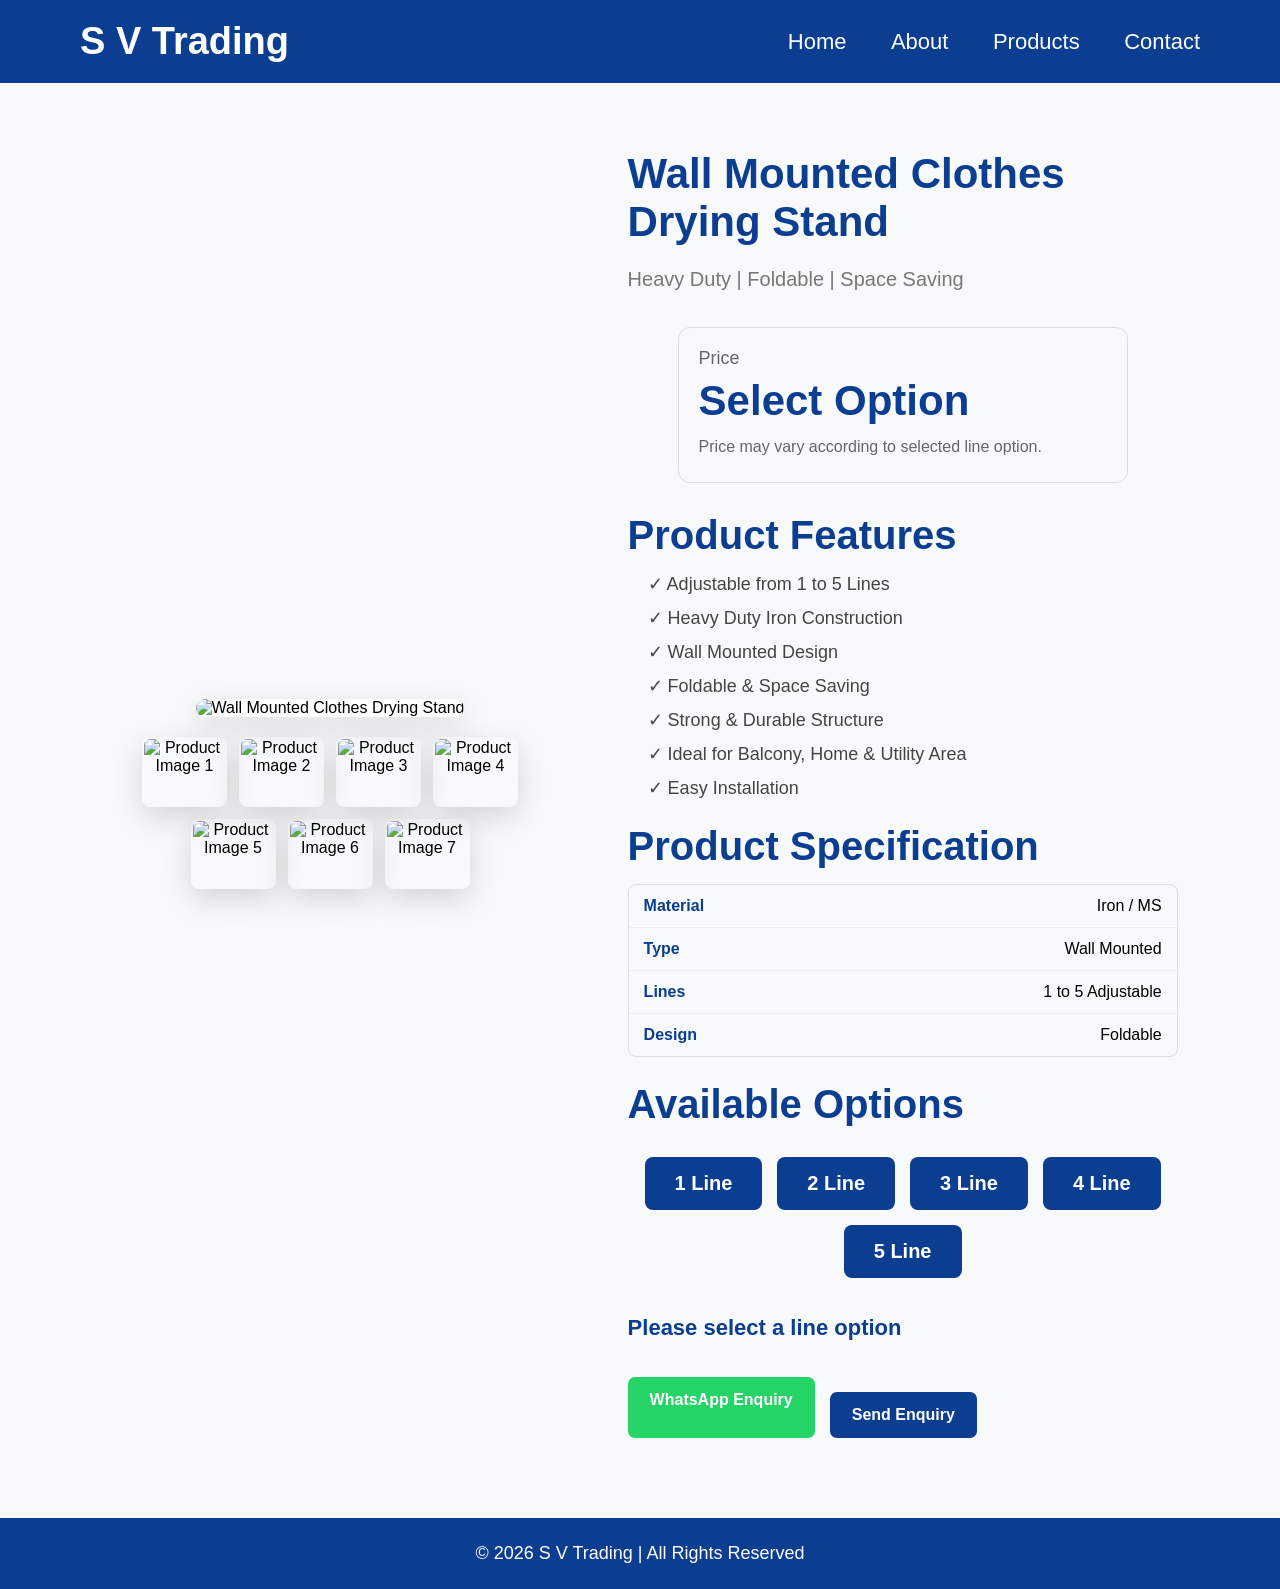
==== product.html @ 70ef9a72 "Add files via upload" ====
<!DOCTYPE html>
<html lang="en">

<head>
    <meta charset="UTF-8">
    <meta name="viewport" content="width=device-width, initial-scale=1.0">

    <title>Wall Mounted Clothes Drying Stand | S V Trading</title>

    <link rel="stylesheet" href="style.css">
</head>

<body>

<header>

    <div class="logo">S V Trading</div>

    <nav>
        <a href="index.html">Home</a>
        <a href="index.html#about">About</a>
        <a href="index.html#products">Products</a>
        <a href="index.html#contact">Contact</a>
    </nav>

</header>


<!-- Product Detail -->

<section class="product-detail">


    <!-- Product Images -->

    <div class="product-image">

        <img id="mainProductImage"
             src="images/drying-stand.jpg"
             alt="Wall Mounted Clothes Drying Stand"
             class="main-product-image">

        <div class="thumbnail-gallery">

            <img src="images/drying-stand.jpg"
                 onclick="changeImage(this.src)"
                 alt="Product Image 1">

            <img src="images/drying-stand-2.jpg"
     onclick="changeImage(this.src)"
     alt="Product Image 2">
<img src="images/drying-stand-3.jpg"
     onclick="changeImage(this.src)"
     alt="Product Image 3">
     <img src="images/drying-stand-4.jpg"
     onclick="changeImage(this.src)"
     alt="Product Image 4">
     <img src="images/drying-stand-5.jpg"
     onclick="changeImage(this.src)"
     alt="Product Image 5">
     <img src="images/drying-stand-6.jpg"
     onclick="changeImage(this.src)"
     alt="Product Image 6">
     <img src="images/drying-stand-7.jpg"
     onclick="changeImage(this.src)"
     alt="Product Image 7">

        </div>

    </div>



    <!-- Product Information -->

    <div class="product-info">

        <h1>Wall Mounted Clothes Drying Stand</h1>

        <p class="product-subtitle">
            Heavy Duty | Foldable | Space Saving
        </p>


        <!-- Price -->

        <div class="price-box">

            <span class="price-label">Price</span>

            <h2 id="productPrice">Select Option</h2>

            <p>
                Price may vary according to selected line option.
            </p>

        </div>


        <!-- Features -->

        <h2>Product Features</h2>

        <ul class="features-list">

            <li>✓ Adjustable from 1 to 5 Lines</li>
            <li>✓ Heavy Duty Iron Construction</li>
            <li>✓ Wall Mounted Design</li>
            <li>✓ Foldable & Space Saving</li>
            <li>✓ Strong & Durable Structure</li>
            <li>✓ Ideal for Balcony, Home & Utility Area</li>
            <li>✓ Easy Installation</li>

        </ul>


        <!-- Specifications -->

        <h2>Product Specification</h2>

        <div class="specifications">

            <div>
                <strong>Material</strong>
                <span>Iron / MS</span>
            </div>

            <div>
                <strong>Type</strong>
                <span>Wall Mounted</span>
            </div>

            <div>
                <strong>Lines</strong>
                <span>1 to 5 Adjustable</span>
            </div>

            <div>
                <strong>Design</strong>
                <span>Foldable</span>
            </div>

        </div>


        <!-- Available Options -->

        <h2>Available Options</h2>

        <div class="options">

            <button class="line-option"
                    onclick="selectLine(this, '1 Line')">
                1 Line
            </button>

            <button class="line-option"
                    onclick="selectLine(this, '2 Line')">
                2 Line
            </button>

            <button class="line-option"
                    onclick="selectLine(this, '3 Line')">
                3 Line
            </button>

            <button class="line-option"
                    onclick="selectLine(this, '4 Line')">
                4 Line
            </button>

            <button class="line-option"
                    onclick="selectLine(this, '5 Line')">
                5 Line
            </button>

        </div>


        <p id="selectedLine">
            Please select a line option
        </p>


        <!-- Buttons -->

        <div class="product-actions">

            <a href="#"
               onclick="sendWhatsApp()"
               class="whatsapp-btn">
                WhatsApp Enquiry
            </a>

            <a href="index.html#contact"
               class="details-btn">
                Send Enquiry
            </a>

        </div>

    </div>

</section>


<!-- Footer -->

<footer>

    <p>© 2026 S V Trading | All Rights Reserved</p>

</footer>



<!-- JavaScript -->

<script>

function changeImage(imageSource) {

    document.getElementById("mainProductImage").src = imageSource;

}


function selectLine(button, line) {

    document.querySelectorAll(".line-option").forEach(function(btn) {

        btn.classList.remove("selected");

    });

    button.classList.add("selected");


    document.getElementById("selectedLine").innerText =
        "Selected: " + line;


    var price = "";


    if (line === "1 Line" || line === "2 Line") {

        price = "₹449";

    }

    else if (line === "4 Line" || line === "5 Line") {

        price = "₹599";

    }

    else if (line === "3 Line") {

        price = "Price on Enquiry";

    }


    document.getElementById("productPrice").innerText = price;

}


function sendWhatsApp() {

    var selected =
        document.getElementById("selectedLine").innerText;


    if (selected === "Please select a line option") {

        alert("Please select a line option first.");

        return;

    }


    var line =
        selected.replace("Selected: ", "");


    var message =
        "Hello S V Trading,%0A%0A" +
        "I am interested in Wall Mounted Clothes Drying Stand.%0A" +
        "Required Option: " + line + "%0A%0A" +
        "Please share price and details.";


    var phone = "919601818018";


    window.open(
        "https://wa.me/" + phone + "?text=" + message,
        "_blank"
    );

}

</script>
<script>

function changeImage(imageSource) {

    document.getElementById("mainProductImage").src = imageSource;

}


function selectLine(button, line) {

    document.querySelectorAll(".line-option").forEach(function(btn) {
        btn.classList.remove("selected");
    });

    button.classList.add("selected");

    document.getElementById("selectedLine").innerText =
        "Selected: " + line;


    var price = "";

    if (line === "1 Line" || line === "2 Line") {

        price = "₹449";

    } else if (line === "4 Line" || line === "5 Line") {

        price = "₹599";

    } else if (line === "3 Line") {

        price = "Price on Enquiry";

    }

    document.getElementById("productPrice").innerText = price;

}


function sendWhatsApp() {

    var selected =
        document.getElementById("selectedLine").innerText;


    if (selected === "Please select a line option") {

        alert("Please select a line option first.");
        return;

    }


    var line =
        selected.replace("Selected: ", "");


    var message =
        "Hello S V Trading,%0A%0A" +
        "I am interested in Wall Mounted Clothes Drying Stand.%0A" +
        "Required Option: " + line + "%0A%0A" +
        "Please share price and details.";


    var phone = "919601818018";


    window.open(
        "https://wa.me/" + phone + "?text=" + message,
        "_blank"
    );

}

</script>


</body>

</html>
---- style.css ----
*{
    margin:0;
    padding:0;
    box-sizing:border-box;
    font-family:Arial, sans-serif;
}

body{
    background:#f5f5f5;
}

/* Header */
header{
    position:fixed;
    top:0;
    width:100%;
    background:#0b3d91;
    color:white;
    display:flex;
    justify-content:space-between;
    align-items:center;
    padding:20px 80px;
    z-index:1000;
}

.logo{
    font-size:38px;
    font-weight:bold;
}

nav a{
    color:white;
    text-decoration:none;
    margin-left:40px;
    font-size:22px;
}

nav a:hover{
    color:#ff9800;
}

/* Hero */
.hero{
    padding-top:140px;
    min-height:90vh;
    display:flex;
    flex-direction:column;
    justify-content:center;
    align-items:center;
}

.hero-img{
    width:650px;
    max-width:90%;
}

.hero h1{
    font-size:72px;
}

.hero p{
    font-size:28px;
    color:#555;
    margin-bottom:30px;
}

.btn{
    background:#ff9800;
    color:white;
    padding:15px 35px;
    border:none;
    border-radius:8px;
    font-size:20px;
    cursor:pointer;
    transition:0.3s;
}

.btn:hover{
    background:#e68900;
    transform:scale(1.05);
}

/* Sections */
section{
    padding:80px 20px;
    text-align:center;
}

section h2{
    font-size:40px;
    color:#0b3d91;
    margin-bottom:20px;
}

section p{
    font-size:22px;
    color:#555;
    max-width:900px;
    margin:auto;
    line-height:1.8;
}


.products{
    padding:80px 20px;
}

.products h2{
    font-size:40px;
    color:#0b3d91;
    margin-bottom:40px;
}

.product-grid{
    display:flex;
    justify-content:center;
    gap:30px;
    flex-wrap:wrap;
}
.card{
    background:white;
    width:350px;
    border-radius:15px;
    overflow:hidden;
    box-shadow:0 8px 25px rgba(0,0,0,0.15);
    transition:0.3s;
}

.card:hover{
    transform:translateY(-10px);
}

.card img{
    width:100%;
    height:280px;
    object-fit:cover;
}

.card h3{
    color:#0b3d91;
    margin:15px 0 10px;
    font-size:24px;
}

.card p{
    font-size:18px;
    color:#555;
    margin-bottom:20px;
}
footer{
    background:#0b3d91;
    color:white;
    text-align:center;
    padding:25px;
    font-size:18px;
}

html{
    scroll-behavior:smooth;
}
/* Product Buttons */

.card-content{
    padding:20px;
}

.card-buttons{
    display:flex;
    justify-content:center;
    gap:10px;
    margin-top:20px;
}

.card-buttons a{
    text-decoration:none;
    padding:10px 15px;
    border-radius:6px;
    font-size:15px;
    font-weight:bold;
}

.details-btn{
    background:#0b3d91;
    color:white;
}

.details-btn:hover{
    background:#082f70;
}

.whatsapp-btn{
    background:#25D366;
    color:white;
}

.whatsapp-btn:hover{
    background:#1da851;
}
/* Product Details Page */

.product-detail{
    min-height:100vh;
    padding:150px 8% 80px;

    display:flex;
    align-items:center;
    justify-content:center;

    gap:70px;

    background:#f8f9fa;
}

.product-image{
    width:500px;
    max-width:100%;
}

.product-image img{
    width:100%;
    border-radius:15px;

    box-shadow:0 10px 30px rgba(0,0,0,0.15);
}

.product-info{
    max-width:550px;
    text-align:left;
}

.product-info h1{
    font-size:42px;
    color:#0b3d91;
    margin-bottom:15px;
}

.product-subtitle{
    font-size:20px;
    color:#777;
    margin-bottom:30px;
}

.product-info h2{
    color:#0b3d91;
    margin:25px 0 15px;
}

.product-info ul{
    padding-left:20px;
}

.product-info li{
    font-size:18px;
    margin:12px 0;
}

.options{
    display:flex;
    gap:10px;
    flex-wrap:wrap;
}

.options span{
    background:#0b3d91;
    color:white;

    padding:10px 20px;

    border-radius:6px;

    font-weight:bold;
}

.product-actions{
    display:flex;
    gap:15px;
    margin-top:30px;
}

.product-actions a{
    text-decoration:none;
    padding:14px 22px;
    border-radius:7px;
    font-weight:bold;
}
/* WhatsApp Floating Button */

.whatsapp-float{
    position:fixed;
    right:25px;
    bottom:25px;

    background:#25D366;
    color:white;

    padding:15px 22px;

    border-radius:50px;

    text-decoration:none;
    font-size:18px;
    font-weight:bold;

    box-shadow:0 5px 15px rgba(0,0,0,0.25);

    z-index:9999;

    transition:0.3s;
}

.whatsapp-float:hover{
    transform:scale(1.08);
    background:#1da851;
}
/* Mobile Responsive */

@media (max-width: 768px){

    header{
        padding:15px 20px;
        flex-direction:column;
        gap:15px;
    }

    .logo{
        font-size:28px;
    }

    nav a{
        margin-left:10px;
        font-size:15px;
    }

    .hero{
        padding:150px 15px 70px;
    }

    .hero-img{
        width:90%;
    }

    .hero h1{
        font-size:38px;
    }

    .hero p{
        font-size:20px;
    }

    .product-grid{
        flex-direction:column;
        align-items:center;
    }

    .card{
        width:90%;
        max-width:350px;
    }

    .product-detail{
        flex-direction:column;
        padding:150px 20px 60px;
        gap:30px;
    }

    .product-info{
        text-align:center;
    }

    .product-info h1{
        font-size:32px;
    }

    .product-actions{
        justify-content:center;
        flex-wrap:wrap;
    }

    .contact p{
        font-size:18px;
    }
}
.section-subtitle{
    text-align:center;
    margin-bottom:40px;
    color:#666;
}

.card-content{
    padding:20px;
}

.details-btn{
    display:inline-block;
    margin-top:15px;
    padding:11px 20px;
    background:#0b3d91;
    color:white;
    text-decoration:none;
    border-radius:6px;
    font-weight:bold;
}

.details-btn:hover{
    background:#082f70;
}
.product-single{
    display:flex;
    justify-content:center;
    align-items:center;
}

.product-single .card{
    width:400px;
    max-width:90%;
}

.product-single .card img{
    width:100%;
    height:auto;
    object-fit:cover;
}

.product-single .card h3{
    font-size:22px;
}
.features-list{
    list-style:none;
    padding:0;
}

.features-list li{
    font-size:18px;
    margin:12px 0;
    color:#444;
}

.specifications{
    border:1px solid #ddd;
    border-radius:8px;
    overflow:hidden;
}

.specifications div{
    display:flex;
    justify-content:space-between;
    padding:12px 15px;
    border-bottom:1px solid #eee;
}

.specifications div:last-child{
    border-bottom:none;
}

.specifications strong{
    color:#0b3d91;
}
/* Product Image Gallery */

.main-product-image{
    width:100%;
    max-height:500px;
    object-fit:contain;
    border-radius:15px;
    background:white;
}

.thumbnail-gallery{
    display:flex;
    gap:12px;
    margin-top:15px;
    justify-content:center;
}

.thumbnail-gallery img{
    width:90px;
    height:70px;
    object-fit:cover;
    border-radius:8px;
    cursor:pointer;
    border:2px solid transparent;
}

.thumbnail-gallery img:hover{
    border-color:#0b3d91;
}
/* Line Options */

.options{
    display:flex;
    justify-content:center;
    gap:15px;
    flex-wrap:wrap;
    margin:30px 0;
}

.line-option{
    background:#0b3d91;
    color:white;
    border:none;
    padding:15px 30px;
    border-radius:8px;
    font-size:20px;
    font-weight:bold;
    cursor:pointer;
    transition:0.3s;
}

.line-option:hover{
    background:#ff9800;
    transform:translateY(-3px);
}

.line-option.selected{
    background:#ff9800;
    box-shadow:0 5px 15px rgba(0,0,0,0.2);
}

#selectedLine{
    font-size:22px;
    font-weight:bold;
    color:#0b3d91;
    margin:20px 0;
}
/* =========================
   MOBILE RESPONSIVE
========================= */

@media (max-width: 768px){

    header{
        position:relative;
        padding:20px 15px;
        flex-direction:column;
        gap:15px;
        text-align:center;
    }

    .logo{
        font-size:32px;
    }

    nav{
        display:flex;
        justify-content:center;
        flex-wrap:wrap;
        gap:15px;
    }

    nav a{
        margin-left:0;
        font-size:18px;
    }

    /* Product Page */

    .product-page{
        padding:30px 15px;
    }

    .product-container{
        flex-direction:column;
    }

    .product-image{
        width:100%;
    }

    .main-product-image{
        width:100%;
        max-width:500px;
        height:auto;
    }

    .product-info{
        width:100%;
        text-align:center;
    }

    .product-info h1{
        font-size:38px;
        line-height:1.2;
    }

    .product-subtitle{
        font-size:21px;
    }

    .product-info h2{
        font-size:32px;
    }

    .thumbnail-gallery{
        display:flex;
        justify-content:center;
        gap:12px;
        flex-wrap:wrap;
    }

    .thumbnail-gallery img{
        width:90px;
        height:90px;
        object-fit:cover;
    }

    .options{
        gap:10px;
    }

    .line-option{
        padding:12px 20px;
        font-size:18px;
    }

    .product-actions{
        flex-direction:column;
        align-items:center;
        gap:15px;
    }

    .whatsapp-btn,
    .details-btn{
        width:90%;
        max-width:350px;
        text-align:center;
    }
}


/* SMALL MOBILE */

@media (max-width: 480px){

    .logo{
        font-size:28px;
    }

    nav a{
        font-size:16px;
    }

    .main-product-image{
        border-radius:15px;
    }

    .product-info h1{
        font-size:32px;
    }

    .product-info h2{
        font-size:28px;
    }

    .product-subtitle{
        font-size:19px;
    }

}
/* Price Box */

.price-box{
    margin:30px auto;
    padding:20px;
    max-width:450px;
    background:#f8f9fc;
    border:1px solid #ddd;
    border-radius:12px;
}

.price-label{
    font-size:18px;
    color:#666;
}

.price-box h2{
    font-size:42px;
    color:#0b3d91;
    margin:8px 0;
}

.price-box p{
    font-size:16px;
    color:#666;
}

.price-btn{
    display:inline-block;
    background:#25D366;
    color:white;
    text-decoration:none;
    padding:15px 25px;
    border-radius:8px;
    font-size:19px;
    font-weight:bold;
    transition:.3s;
}

.price-btn:hover{
    transform:scale(1.05);
}
/* Why Choose Us */

.why-us{
    background:white;
    padding:80px 20px;
    text-align:center;
}

.why-us h2{
    font-size:40px;
    color:#0b3d91;
    margin-bottom:45px;
}

.why-grid{
    max-width:1100px;
    margin:auto;

    display:grid;
    grid-template-columns:repeat(4, 1fr);
    gap:25px;
}

.why-card{
    padding:30px 20px;
    background:#f8f9fa;
    border-radius:12px;

    box-shadow:0 5px 20px rgba(0,0,0,.08);

    transition:.3s;
}

.why-card:hover{
    transform:translateY(-8px);
}

.why-icon{
    width:60px;
    height:60px;

    margin:0 auto 20px;

    display:flex;
    align-items:center;
    justify-content:center;

    background:#0b3d91;
    color:white;

    border-radius:50%;

    font-size:28px;
    font-weight:bold;
}

.why-card h3{
    color:#0b3d91;
    font-size:22px;
    margin-bottom:12px;
}

.why-card p{
    font-size:17px;
    line-height:1.6;
    color:#666;
}


/* Mobile */

@media(max-width:768px){

    .why-grid{
        grid-template-columns:1fr;
        max-width:400px;
    }

    .why-us h2{
        font-size:32px;
    }

}
.thumbnail-gallery{
    display:flex;
    justify-content:center;
    align-items:center;
    gap:12px;
    flex-wrap:wrap;
    margin-top:20px;
}

.thumbnail-gallery img{
    width:85px;
    height:70px;
    object-fit:cover;
    border-radius:8px;
    cursor:pointer;
    border:2px solid transparent;
    transition:.3s;
}

.thumbnail-gallery img:hover{
    border-color:#ff9800;
    transform:scale(1.05);
}
/* Contact Section */

.contact{
    background:#f5f5f5;
    padding:80px 20px;
}

.contact h2{
    color:#0b3d91;
    font-size:40px;
    margin-bottom:15px;
}

.contact-intro{
    margin-bottom:40px;
}

.contact-container{
    max-width:1000px;
    margin:auto;
    display:flex;
    gap:40px;
    justify-content:center;
    align-items:stretch;
}

.contact-info,
.contact-form{
    background:white;
    padding:30px;
    border-radius:12px;
    box-shadow:0 5px 20px rgba(0,0,0,.1);
    width:50%;
}

.contact-info{
    text-align:left;
}

.contact-info h3{
    color:#0b3d91;
    font-size:28px;
    margin-bottom:25px;
}

.contact-info p{
    font-size:18px;
    margin:20px 0;
}

.contact-form{
    display:flex;
    flex-direction:column;
    gap:15px;
}

.contact-form input,
.contact-form textarea{
    width:100%;
    padding:14px;
    border:1px solid #ddd;
    border-radius:7px;
    font-size:16px;
    font-family:Arial,sans-serif;
}

.contact-form textarea{
    resize:vertical;
}

.contact-form button{
    padding:14px;
    background:#ff9800;
    color:white;
    border:none;
    border-radius:7px;
    font-size:18px;
    font-weight:bold;
    cursor:pointer;
}

.contact-form button:hover{
    background:#e68900;
}


/* Mobile */

@media(max-width:768px){

    .contact-container{
        flex-direction:column;
    }

    .contact-info,
    .contact-form{
        width:100%;
    }

}
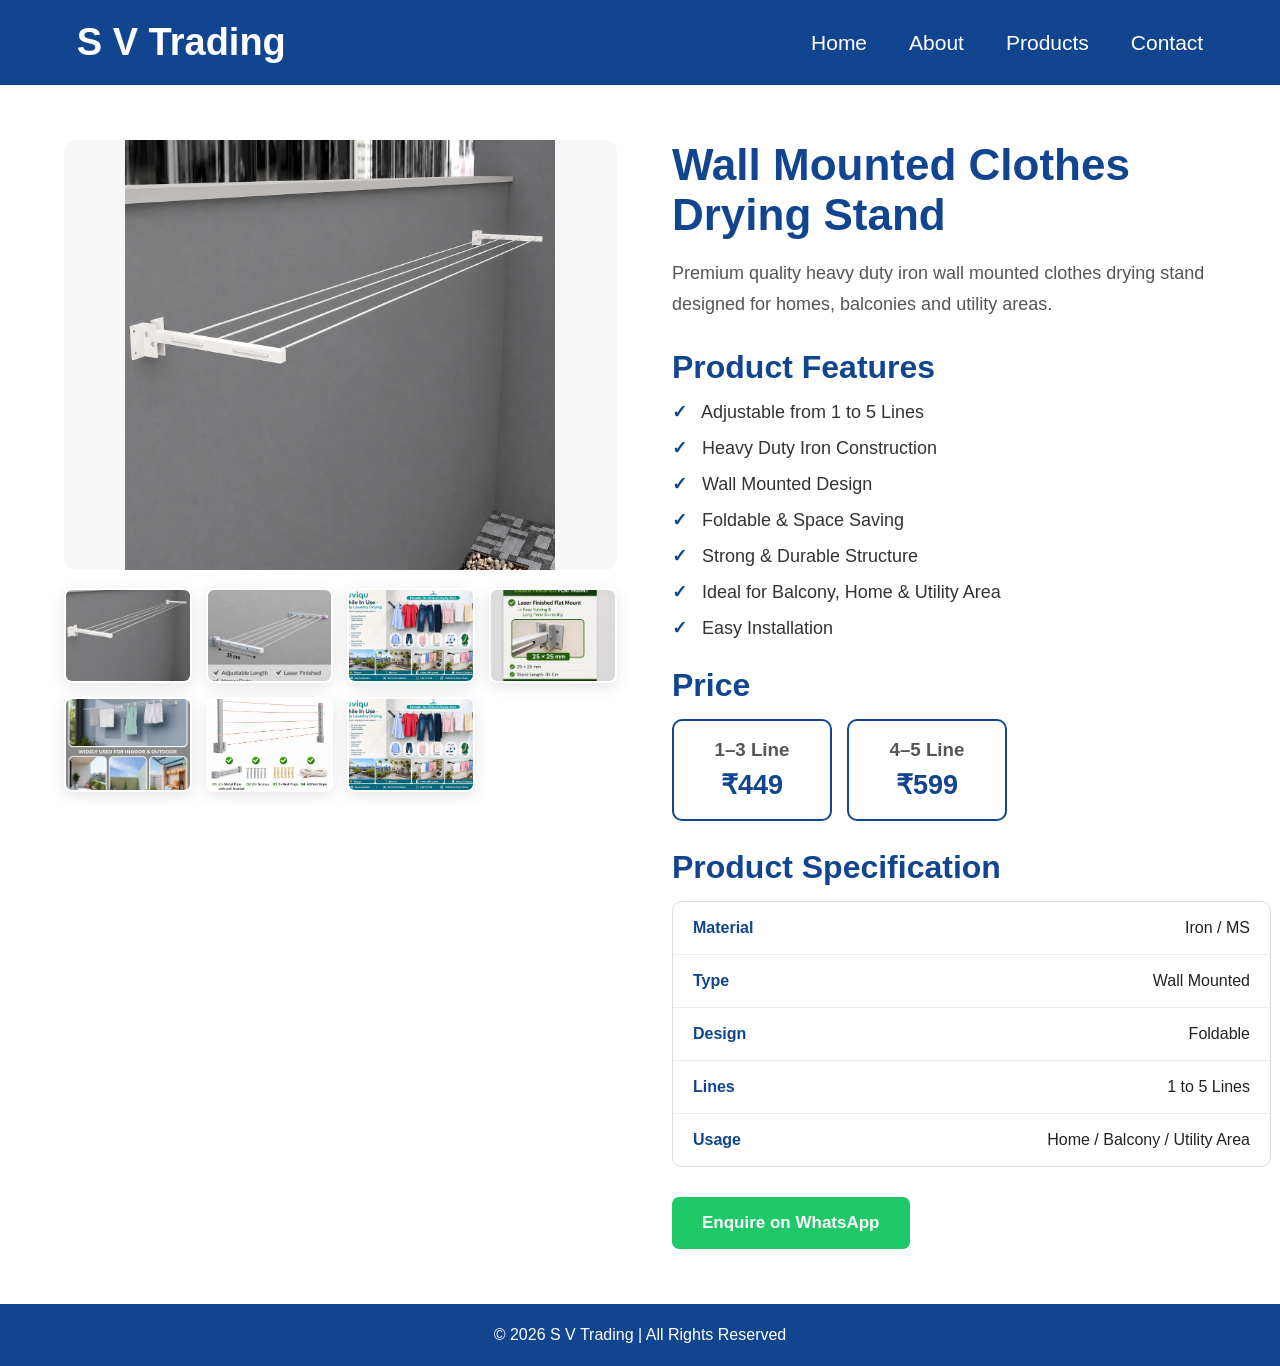
==== commit f9a63854: "Update website and fix images" ====
--- a/product.html
+++ b/product.html
@@ -1,389 +1,275 @@
-<!DOCTYPE html>
-<html lang="en">
-
-<head>
-    <meta charset="UTF-8">
-    <meta name="viewport" content="width=device-width, initial-scale=1.0">
-
-    <title>Wall Mounted Clothes Drying Stand | S V Trading</title>
-
-    <link rel="stylesheet" href="style.css">
-</head>
-
-<body>
-
-<header>
-
-    <div class="logo">S V Trading</div>
-
-    <nav>
-        <a href="index.html">Home</a>
-        <a href="index.html#about">About</a>
-        <a href="index.html#products">Products</a>
-        <a href="index.html#contact">Contact</a>
-    </nav>
-
-</header>
-
-
-<!-- Product Detail -->
-
-<section class="product-detail">
-
-
-    <!-- Product Images -->
-
-    <div class="product-image">
-
-        <img id="mainProductImage"
-             src="images/drying-stand.jpg"
-             alt="Wall Mounted Clothes Drying Stand"
-             class="main-product-image">
-
-        <div class="thumbnail-gallery">
-
-            <img src="images/drying-stand.jpg"
-                 onclick="changeImage(this.src)"
-                 alt="Product Image 1">
-
-            <img src="images/drying-stand-2.jpg"
-     onclick="changeImage(this.src)"
-     alt="Product Image 2">
-<img src="images/drying-stand-3.jpg"
-     onclick="changeImage(this.src)"
-     alt="Product Image 3">
-     <img src="images/drying-stand-4.jpg"
-     onclick="changeImage(this.src)"
-     alt="Product Image 4">
-     <img src="images/drying-stand-5.jpg"
-     onclick="changeImage(this.src)"
-     alt="Product Image 5">
-     <img src="images/drying-stand-6.jpg"
-     onclick="changeImage(this.src)"
-     alt="Product Image 6">
-     <img src="images/drying-stand-7.jpg"
-     onclick="changeImage(this.src)"
-     alt="Product Image 7">
-
-        </div>
-
-    </div>
-
-
-
-    <!-- Product Information -->
-
-    <div class="product-info">
-
-        <h1>Wall Mounted Clothes Drying Stand</h1>
-
-        <p class="product-subtitle">
-            Heavy Duty | Foldable | Space Saving
-        </p>
-
-
-        <!-- Price -->
-
-        <div class="price-box">
-
-            <span class="price-label">Price</span>
-
-            <h2 id="productPrice">Select Option</h2>
-
-            <p>
-                Price may vary according to selected line option.
-            </p>
-
-        </div>
-
-
-        <!-- Features -->
-
-        <h2>Product Features</h2>
-
-        <ul class="features-list">
-
-            <li>✓ Adjustable from 1 to 5 Lines</li>
-            <li>✓ Heavy Duty Iron Construction</li>
-            <li>✓ Wall Mounted Design</li>
-            <li>✓ Foldable & Space Saving</li>
-            <li>✓ Strong & Durable Structure</li>
-            <li>✓ Ideal for Balcony, Home & Utility Area</li>
-            <li>✓ Easy Installation</li>
-
-        </ul>
-
-
-        <!-- Specifications -->
-
-        <h2>Product Specification</h2>
-
-        <div class="specifications">
-
-            <div>
-                <strong>Material</strong>
-                <span>Iron / MS</span>
-            </div>
-
-            <div>
-                <strong>Type</strong>
-                <span>Wall Mounted</span>
-            </div>
-
-            <div>
-                <strong>Lines</strong>
-                <span>1 to 5 Adjustable</span>
-            </div>
-
-            <div>
-                <strong>Design</strong>
-                <span>Foldable</span>
-            </div>
-
-        </div>
-
-
-        <!-- Available Options -->
-
-        <h2>Available Options</h2>
-
-        <div class="options">
-
-            <button class="line-option"
-                    onclick="selectLine(this, '1 Line')">
-                1 Line
-            </button>
-
-            <button class="line-option"
-                    onclick="selectLine(this, '2 Line')">
-                2 Line
-            </button>
-
-            <button class="line-option"
-                    onclick="selectLine(this, '3 Line')">
-                3 Line
-            </button>
-
-            <button class="line-option"
-                    onclick="selectLine(this, '4 Line')">
-                4 Line
-            </button>
-
-            <button class="line-option"
-                    onclick="selectLine(this, '5 Line')">
-                5 Line
-            </button>
-
-        </div>
-
-
-        <p id="selectedLine">
-            Please select a line option
-        </p>
-
-
-        <!-- Buttons -->
-
-        <div class="product-actions">
-
-            <a href="#"
-               onclick="sendWhatsApp()"
-               class="whatsapp-btn">
-                WhatsApp Enquiry
-            </a>
-
-            <a href="index.html#contact"
-               class="details-btn">
-                Send Enquiry
-            </a>
-
-        </div>
-
-    </div>
-
-</section>
-
-
-<!-- Footer -->
-
-<footer>
-
-    <p>© 2026 S V Trading | All Rights Reserved</p>
-
-</footer>
-
-
-
-<!-- JavaScript -->
-
-<script>
-
-function changeImage(imageSource) {
-
-    document.getElementById("mainProductImage").src = imageSource;
-
-}
-
-
-function selectLine(button, line) {
-
-    document.querySelectorAll(".line-option").forEach(function(btn) {
-
-        btn.classList.remove("selected");
-
-    });
-
-    button.classList.add("selected");
-
-
-    document.getElementById("selectedLine").innerText =
-        "Selected: " + line;
-
-
-    var price = "";
-
-
-    if (line === "1 Line" || line === "2 Line") {
-
-        price = "₹449";
-
-    }
-
-    else if (line === "4 Line" || line === "5 Line") {
-
-        price = "₹599";
-
-    }
-
-    else if (line === "3 Line") {
-
-        price = "Price on Enquiry";
-
-    }
-
-
-    document.getElementById("productPrice").innerText = price;
-
-}
-
-
-function sendWhatsApp() {
-
-    var selected =
-        document.getElementById("selectedLine").innerText;
-
-
-    if (selected === "Please select a line option") {
-
-        alert("Please select a line option first.");
-
-        return;
-
-    }
-
-
-    var line =
-        selected.replace("Selected: ", "");
-
-
-    var message =
-        "Hello S V Trading,%0A%0A" +
-        "I am interested in Wall Mounted Clothes Drying Stand.%0A" +
-        "Required Option: " + line + "%0A%0A" +
-        "Please share price and details.";
-
-
-    var phone = "919601818018";
-
-
-    window.open(
-        "https://wa.me/" + phone + "?text=" + message,
-        "_blank"
-    );
-
-}
-
-</script>
-<script>
-
-function changeImage(imageSource) {
-
-    document.getElementById("mainProductImage").src = imageSource;
-
-}
-
-
-function selectLine(button, line) {
-
-    document.querySelectorAll(".line-option").forEach(function(btn) {
-        btn.classList.remove("selected");
-    });
-
-    button.classList.add("selected");
-
-    document.getElementById("selectedLine").innerText =
-        "Selected: " + line;
-
-
-    var price = "";
-
-    if (line === "1 Line" || line === "2 Line") {
-
-        price = "₹449";
-
-    } else if (line === "4 Line" || line === "5 Line") {
-
-        price = "₹599";
-
-    } else if (line === "3 Line") {
-
-        price = "Price on Enquiry";
-
-    }
-
-    document.getElementById("productPrice").innerText = price;
-
-}
-
-
-function sendWhatsApp() {
-
-    var selected =
-        document.getElementById("selectedLine").innerText;
-
-
-    if (selected === "Please select a line option") {
-
-        alert("Please select a line option first.");
-        return;
-
-    }
-
-
-    var line =
-        selected.replace("Selected: ", "");
-
-
-    var message =
-        "Hello S V Trading,%0A%0A" +
-        "I am interested in Wall Mounted Clothes Drying Stand.%0A" +
-        "Required Option: " + line + "%0A%0A" +
-        "Please share price and details.";
-
-
-    var phone = "919601818018";
-
-
-    window.open(
-        "https://wa.me/" + phone + "?text=" + message,
-        "_blank"
-    );
-
-}
-
-</script>
-
-
-</body>
-
+<!DOCTYPE html>
+<html lang="en">
+
+<head>
+
+    <meta charset="UTF-8">
+
+    <meta name="viewport"
+          content="width=device-width, initial-scale=1.0">
+
+    <title>
+        Wall Mounted Clothes Drying Stand | S V Trading
+    </title>
+
+    <meta name="description"
+          content="Premium wall mounted clothes drying stand by S V Trading. Adjustable 1 to 5 lines, heavy duty iron construction and foldable space saving design.">
+
+    <link rel="stylesheet" href="style.css">
+
+</head>
+
+
+<body>
+
+
+<!-- ================= HEADER ================= -->
+
+<header class="header">
+
+    <div class="logo">
+        S V Trading
+    </div>
+
+    <nav>
+
+        <a href="index.html#home">
+            Home
+        </a>
+
+        <a href="index.html#about">
+            About
+        </a>
+
+        <a href="index.html#products">
+            Products
+        </a>
+
+        <a href="index.html#contact">
+            Contact
+        </a>
+
+    </nav>
+
+</header>
+
+
+<!-- ================= PRODUCT ================= -->
+
+<section class="product-page">
+
+
+    <div class="product-gallery">
+
+
+        <!-- MAIN IMAGE -->
+
+        <div class="main-product-image">
+
+            <img id="mainProductImage"
+                 src="images/drying-stand.jpg"
+                 alt="Wall Mounted Clothes Drying Stand">
+
+        </div>
+
+
+        <!-- 7 IMAGES -->
+
+        <div class="thumbnail-grid">
+
+            <img src="images/drying-stand.jpg" alt="Product Image 1">
+
+<img src="images/drying-stand-2.jpg" alt="Product Image 2">
+
+<img src="images/drying-stand-3.jpg" alt="Product Image 3">
+
+<img src="images/drying-stand-4.jpg" alt="Product Image 4">
+
+<img src="images/drying-stand-5.jpg" alt="Product Image 5">
+
+<img src="images/drying-stand-6.jpg" alt="Product Image 6">
+
+<img src="images/drying-stand-7.jpg" alt="Product Image 7">
+
+        </div>
+
+    </div>
+
+
+
+    <!-- ================= PRODUCT DETAILS ================= -->
+
+    <div class="product-details">
+
+
+        <h1>
+            Wall Mounted Clothes
+            Drying Stand
+        </h1>
+
+
+        <p class="product-description">
+
+            Premium quality heavy duty iron wall mounted
+            clothes drying stand designed for homes,
+            balconies and utility areas.
+
+        </p>
+
+
+        <!-- FEATURES -->
+
+        <h2>
+            Product Features
+        </h2>
+
+
+        <ul class="features">
+
+            <li>
+                Adjustable from 1 to 5 Lines
+            </li>
+
+            <li>
+                Heavy Duty Iron Construction
+            </li>
+
+            <li>
+                Wall Mounted Design
+            </li>
+
+            <li>
+                Foldable & Space Saving
+            </li>
+
+            <li>
+                Strong & Durable Structure
+            </li>
+
+            <li>
+                Ideal for Balcony, Home & Utility Area
+            </li>
+
+            <li>
+                Easy Installation
+            </li>
+
+        </ul>
+
+
+        <!-- PRICING -->
+
+        <h2>
+            Price
+        </h2>
+
+
+        <div class="price-options">
+
+
+            <div class="price-box">
+
+                <h3>
+                    1–3 Line
+                </h3>
+
+                <strong>
+                    ₹449
+                </strong>
+
+            </div>
+
+
+            <div class="price-box">
+
+                <h3>
+                    4–5 Line
+                </h3>
+
+                <strong>
+                    ₹599
+                </strong>
+
+            </div>
+
+
+        </div>
+
+
+        <!-- SPECIFICATION -->
+
+        <h2>
+            Product Specification
+        </h2>
+
+
+        <div class="specification">
+
+
+            <div>
+                <strong>Material</strong>
+                <span>Iron / MS</span>
+            </div>
+
+
+            <div>
+                <strong>Type</strong>
+                <span>Wall Mounted</span>
+            </div>
+
+
+            <div>
+                <strong>Design</strong>
+                <span>Foldable</span>
+            </div>
+
+
+            <div>
+                <strong>Lines</strong>
+                <span>1 to 5 Lines</span>
+            </div>
+
+
+            <div>
+                <strong>Usage</strong>
+                <span>Home / Balcony / Utility Area</span>
+            </div>
+
+
+        </div>
+
+
+        <!-- WHATSAPP -->
+
+        <a href="https://wa.me/919601818018?text=Hello%20S%20V%20Trading,%20I%20am%20interested%20in%20your%20Wall%20Mounted%20Clothes%20Drying%20Stand."
+
+           class="buy-whatsapp"
+
+           target="_blank">
+
+            Enquire on WhatsApp
+
+        </a>
+
+
+    </div>
+
+</section>
+
+
+<!-- ================= FOOTER ================= -->
+
+<footer>
+
+    <p>
+        © 2026 S V Trading | All Rights Reserved
+    </p>
+
+</footer>
+
+
+<script src="script.js"></script>
+
+</body>
+
 </html>
--- a/style.css
+++ b/style.css
@@ -1,906 +1,926 @@
-*{
-    margin:0;
-    padding:0;
-    box-sizing:border-box;
-    font-family:Arial, sans-serif;
-}
-
-body{
-    background:#f5f5f5;
-}
-
-/* Header */
-header{
-    position:fixed;
-    top:0;
-    width:100%;
-    background:#0b3d91;
-    color:white;
-    display:flex;
-    justify-content:space-between;
-    align-items:center;
-    padding:20px 80px;
-    z-index:1000;
-}
-
-.logo{
-    font-size:38px;
-    font-weight:bold;
-}
-
-nav a{
-    color:white;
-    text-decoration:none;
-    margin-left:40px;
-    font-size:22px;
-}
-
-nav a:hover{
-    color:#ff9800;
-}
-
-/* Hero */
-.hero{
-    padding-top:140px;
-    min-height:90vh;
-    display:flex;
-    flex-direction:column;
-    justify-content:center;
-    align-items:center;
-}
-
-.hero-img{
-    width:650px;
-    max-width:90%;
-}
-
-.hero h1{
-    font-size:72px;
-}
-
-.hero p{
-    font-size:28px;
-    color:#555;
-    margin-bottom:30px;
-}
-
-.btn{
-    background:#ff9800;
-    color:white;
-    padding:15px 35px;
-    border:none;
-    border-radius:8px;
-    font-size:20px;
-    cursor:pointer;
-    transition:0.3s;
-}
-
-.btn:hover{
-    background:#e68900;
-    transform:scale(1.05);
-}
-
-/* Sections */
-section{
-    padding:80px 20px;
-    text-align:center;
-}
-
-section h2{
-    font-size:40px;
-    color:#0b3d91;
-    margin-bottom:20px;
-}
-
-section p{
-    font-size:22px;
-    color:#555;
-    max-width:900px;
-    margin:auto;
-    line-height:1.8;
-}
-
-
-.products{
-    padding:80px 20px;
-}
-
-.products h2{
-    font-size:40px;
-    color:#0b3d91;
-    margin-bottom:40px;
-}
-
-.product-grid{
-    display:flex;
-    justify-content:center;
-    gap:30px;
-    flex-wrap:wrap;
-}
-.card{
-    background:white;
-    width:350px;
-    border-radius:15px;
-    overflow:hidden;
-    box-shadow:0 8px 25px rgba(0,0,0,0.15);
-    transition:0.3s;
-}
-
-.card:hover{
-    transform:translateY(-10px);
-}
-
-.card img{
-    width:100%;
-    height:280px;
-    object-fit:cover;
-}
-
-.card h3{
-    color:#0b3d91;
-    margin:15px 0 10px;
-    font-size:24px;
-}
-
-.card p{
-    font-size:18px;
-    color:#555;
-    margin-bottom:20px;
-}
-footer{
-    background:#0b3d91;
-    color:white;
-    text-align:center;
-    padding:25px;
-    font-size:18px;
-}
-
-html{
-    scroll-behavior:smooth;
-}
-/* Product Buttons */
-
-.card-content{
-    padding:20px;
-}
-
-.card-buttons{
-    display:flex;
-    justify-content:center;
-    gap:10px;
-    margin-top:20px;
-}
-
-.card-buttons a{
-    text-decoration:none;
-    padding:10px 15px;
-    border-radius:6px;
-    font-size:15px;
-    font-weight:bold;
-}
-
-.details-btn{
-    background:#0b3d91;
-    color:white;
-}
-
-.details-btn:hover{
-    background:#082f70;
-}
-
-.whatsapp-btn{
-    background:#25D366;
-    color:white;
-}
-
-.whatsapp-btn:hover{
-    background:#1da851;
-}
-/* Product Details Page */
-
-.product-detail{
-    min-height:100vh;
-    padding:150px 8% 80px;
-
-    display:flex;
-    align-items:center;
-    justify-content:center;
-
-    gap:70px;
-
-    background:#f8f9fa;
-}
-
-.product-image{
-    width:500px;
-    max-width:100%;
-}
-
-.product-image img{
-    width:100%;
-    border-radius:15px;
-
-    box-shadow:0 10px 30px rgba(0,0,0,0.15);
-}
-
-.product-info{
-    max-width:550px;
-    text-align:left;
-}
-
-.product-info h1{
-    font-size:42px;
-    color:#0b3d91;
-    margin-bottom:15px;
-}
-
-.product-subtitle{
-    font-size:20px;
-    color:#777;
-    margin-bottom:30px;
-}
-
-.product-info h2{
-    color:#0b3d91;
-    margin:25px 0 15px;
-}
-
-.product-info ul{
-    padding-left:20px;
-}
-
-.product-info li{
-    font-size:18px;
-    margin:12px 0;
-}
-
-.options{
-    display:flex;
-    gap:10px;
-    flex-wrap:wrap;
-}
-
-.options span{
-    background:#0b3d91;
-    color:white;
-
-    padding:10px 20px;
-
-    border-radius:6px;
-
-    font-weight:bold;
-}
-
-.product-actions{
-    display:flex;
-    gap:15px;
-    margin-top:30px;
-}
-
-.product-actions a{
-    text-decoration:none;
-    padding:14px 22px;
-    border-radius:7px;
-    font-weight:bold;
-}
-/* WhatsApp Floating Button */
-
-.whatsapp-float{
-    position:fixed;
-    right:25px;
-    bottom:25px;
-
-    background:#25D366;
-    color:white;
-
-    padding:15px 22px;
-
-    border-radius:50px;
-
-    text-decoration:none;
-    font-size:18px;
-    font-weight:bold;
-
-    box-shadow:0 5px 15px rgba(0,0,0,0.25);
-
-    z-index:9999;
-
-    transition:0.3s;
-}
-
-.whatsapp-float:hover{
-    transform:scale(1.08);
-    background:#1da851;
-}
-/* Mobile Responsive */
-
-@media (max-width: 768px){
-
-    header{
-        padding:15px 20px;
-        flex-direction:column;
-        gap:15px;
-    }
-
-    .logo{
-        font-size:28px;
-    }
-
-    nav a{
-        margin-left:10px;
-        font-size:15px;
-    }
-
-    .hero{
-        padding:150px 15px 70px;
-    }
-
-    .hero-img{
-        width:90%;
-    }
-
-    .hero h1{
-        font-size:38px;
-    }
-
-    .hero p{
-        font-size:20px;
-    }
-
-    .product-grid{
-        flex-direction:column;
-        align-items:center;
-    }
-
-    .card{
-        width:90%;
-        max-width:350px;
-    }
-
-    .product-detail{
-        flex-direction:column;
-        padding:150px 20px 60px;
-        gap:30px;
-    }
-
-    .product-info{
-        text-align:center;
-    }
-
-    .product-info h1{
-        font-size:32px;
-    }
-
-    .product-actions{
-        justify-content:center;
-        flex-wrap:wrap;
-    }
-
-    .contact p{
-        font-size:18px;
-    }
-}
-.section-subtitle{
-    text-align:center;
-    margin-bottom:40px;
-    color:#666;
-}
-
-.card-content{
-    padding:20px;
-}
-
-.details-btn{
-    display:inline-block;
-    margin-top:15px;
-    padding:11px 20px;
-    background:#0b3d91;
-    color:white;
-    text-decoration:none;
-    border-radius:6px;
-    font-weight:bold;
-}
-
-.details-btn:hover{
-    background:#082f70;
-}
-.product-single{
-    display:flex;
-    justify-content:center;
-    align-items:center;
-}
-
-.product-single .card{
-    width:400px;
-    max-width:90%;
-}
-
-.product-single .card img{
-    width:100%;
-    height:auto;
-    object-fit:cover;
-}
-
-.product-single .card h3{
-    font-size:22px;
-}
-.features-list{
-    list-style:none;
-    padding:0;
-}
-
-.features-list li{
-    font-size:18px;
-    margin:12px 0;
-    color:#444;
-}
-
-.specifications{
-    border:1px solid #ddd;
-    border-radius:8px;
-    overflow:hidden;
-}
-
-.specifications div{
-    display:flex;
-    justify-content:space-between;
-    padding:12px 15px;
-    border-bottom:1px solid #eee;
-}
-
-.specifications div:last-child{
-    border-bottom:none;
-}
-
-.specifications strong{
-    color:#0b3d91;
-}
-/* Product Image Gallery */
-
-.main-product-image{
-    width:100%;
-    max-height:500px;
-    object-fit:contain;
-    border-radius:15px;
-    background:white;
-}
-
-.thumbnail-gallery{
-    display:flex;
-    gap:12px;
-    margin-top:15px;
-    justify-content:center;
-}
-
-.thumbnail-gallery img{
-    width:90px;
-    height:70px;
-    object-fit:cover;
-    border-radius:8px;
-    cursor:pointer;
-    border:2px solid transparent;
-}
-
-.thumbnail-gallery img:hover{
-    border-color:#0b3d91;
-}
-/* Line Options */
-
-.options{
-    display:flex;
-    justify-content:center;
-    gap:15px;
-    flex-wrap:wrap;
-    margin:30px 0;
-}
-
-.line-option{
-    background:#0b3d91;
-    color:white;
-    border:none;
-    padding:15px 30px;
-    border-radius:8px;
-    font-size:20px;
-    font-weight:bold;
-    cursor:pointer;
-    transition:0.3s;
-}
-
-.line-option:hover{
-    background:#ff9800;
-    transform:translateY(-3px);
-}
-
-.line-option.selected{
-    background:#ff9800;
-    box-shadow:0 5px 15px rgba(0,0,0,0.2);
-}
-
-#selectedLine{
-    font-size:22px;
-    font-weight:bold;
-    color:#0b3d91;
-    margin:20px 0;
-}
-/* =========================
-   MOBILE RESPONSIVE
-========================= */
-
-@media (max-width: 768px){
-
-    header{
-        position:relative;
-        padding:20px 15px;
-        flex-direction:column;
-        gap:15px;
-        text-align:center;
-    }
-
-    .logo{
-        font-size:32px;
-    }
-
-    nav{
-        display:flex;
-        justify-content:center;
-        flex-wrap:wrap;
-        gap:15px;
-    }
-
-    nav a{
-        margin-left:0;
-        font-size:18px;
-    }
-
-    /* Product Page */
-
-    .product-page{
-        padding:30px 15px;
-    }
-
-    .product-container{
-        flex-direction:column;
-    }
-
-    .product-image{
-        width:100%;
-    }
-
-    .main-product-image{
-        width:100%;
-        max-width:500px;
-        height:auto;
-    }
-
-    .product-info{
-        width:100%;
-        text-align:center;
-    }
-
-    .product-info h1{
-        font-size:38px;
-        line-height:1.2;
-    }
-
-    .product-subtitle{
-        font-size:21px;
-    }
-
-    .product-info h2{
-        font-size:32px;
-    }
-
-    .thumbnail-gallery{
-        display:flex;
-        justify-content:center;
-        gap:12px;
-        flex-wrap:wrap;
-    }
-
-    .thumbnail-gallery img{
-        width:90px;
-        height:90px;
-        object-fit:cover;
-    }
-
-    .options{
-        gap:10px;
-    }
-
-    .line-option{
-        padding:12px 20px;
-        font-size:18px;
-    }
-
-    .product-actions{
-        flex-direction:column;
-        align-items:center;
-        gap:15px;
-    }
-
-    .whatsapp-btn,
-    .details-btn{
-        width:90%;
-        max-width:350px;
-        text-align:center;
-    }
-}
-
-
-/* SMALL MOBILE */
-
-@media (max-width: 480px){
-
-    .logo{
-        font-size:28px;
-    }
-
-    nav a{
-        font-size:16px;
-    }
-
-    .main-product-image{
-        border-radius:15px;
-    }
-
-    .product-info h1{
-        font-size:32px;
-    }
-
-    .product-info h2{
-        font-size:28px;
-    }
-
-    .product-subtitle{
-        font-size:19px;
-    }
-
-}
-/* Price Box */
-
-.price-box{
-    margin:30px auto;
-    padding:20px;
-    max-width:450px;
-    background:#f8f9fc;
-    border:1px solid #ddd;
-    border-radius:12px;
-}
-
-.price-label{
-    font-size:18px;
-    color:#666;
-}
-
-.price-box h2{
-    font-size:42px;
-    color:#0b3d91;
-    margin:8px 0;
-}
-
-.price-box p{
-    font-size:16px;
-    color:#666;
-}
-
-.price-btn{
-    display:inline-block;
-    background:#25D366;
-    color:white;
-    text-decoration:none;
-    padding:15px 25px;
-    border-radius:8px;
-    font-size:19px;
-    font-weight:bold;
-    transition:.3s;
-}
-
-.price-btn:hover{
-    transform:scale(1.05);
-}
-/* Why Choose Us */
-
-.why-us{
-    background:white;
-    padding:80px 20px;
-    text-align:center;
-}
-
-.why-us h2{
-    font-size:40px;
-    color:#0b3d91;
-    margin-bottom:45px;
-}
-
-.why-grid{
-    max-width:1100px;
-    margin:auto;
-
-    display:grid;
-    grid-template-columns:repeat(4, 1fr);
-    gap:25px;
-}
-
-.why-card{
-    padding:30px 20px;
-    background:#f8f9fa;
-    border-radius:12px;
-
-    box-shadow:0 5px 20px rgba(0,0,0,.08);
-
-    transition:.3s;
-}
-
-.why-card:hover{
-    transform:translateY(-8px);
-}
-
-.why-icon{
-    width:60px;
-    height:60px;
-
-    margin:0 auto 20px;
-
-    display:flex;
-    align-items:center;
-    justify-content:center;
-
-    background:#0b3d91;
-    color:white;
-
-    border-radius:50%;
-
-    font-size:28px;
-    font-weight:bold;
-}
-
-.why-card h3{
-    color:#0b3d91;
-    font-size:22px;
-    margin-bottom:12px;
-}
-
-.why-card p{
-    font-size:17px;
-    line-height:1.6;
-    color:#666;
-}
-
-
-/* Mobile */
-
-@media(max-width:768px){
-
-    .why-grid{
-        grid-template-columns:1fr;
-        max-width:400px;
-    }
-
-    .why-us h2{
-        font-size:32px;
-    }
-
-}
-.thumbnail-gallery{
-    display:flex;
-    justify-content:center;
-    align-items:center;
-    gap:12px;
-    flex-wrap:wrap;
-    margin-top:20px;
-}
-
-.thumbnail-gallery img{
-    width:85px;
-    height:70px;
-    object-fit:cover;
-    border-radius:8px;
-    cursor:pointer;
-    border:2px solid transparent;
-    transition:.3s;
-}
-
-.thumbnail-gallery img:hover{
-    border-color:#ff9800;
-    transform:scale(1.05);
-}
-/* Contact Section */
-
-.contact{
-    background:#f5f5f5;
-    padding:80px 20px;
-}
-
-.contact h2{
-    color:#0b3d91;
-    font-size:40px;
-    margin-bottom:15px;
-}
-
-.contact-intro{
-    margin-bottom:40px;
-}
-
-.contact-container{
-    max-width:1000px;
-    margin:auto;
-    display:flex;
-    gap:40px;
-    justify-content:center;
-    align-items:stretch;
-}
-
-.contact-info,
-.contact-form{
-    background:white;
-    padding:30px;
-    border-radius:12px;
-    box-shadow:0 5px 20px rgba(0,0,0,.1);
-    width:50%;
-}
-
-.contact-info{
-    text-align:left;
-}
-
-.contact-info h3{
-    color:#0b3d91;
-    font-size:28px;
-    margin-bottom:25px;
-}
-
-.contact-info p{
-    font-size:18px;
-    margin:20px 0;
-}
-
-.contact-form{
-    display:flex;
-    flex-direction:column;
-    gap:15px;
-}
-
-.contact-form input,
-.contact-form textarea{
-    width:100%;
-    padding:14px;
-    border:1px solid #ddd;
-    border-radius:7px;
-    font-size:16px;
-    font-family:Arial,sans-serif;
-}
-
-.contact-form textarea{
-    resize:vertical;
-}
-
-.contact-form button{
-    padding:14px;
-    background:#ff9800;
-    color:white;
-    border:none;
-    border-radius:7px;
-    font-size:18px;
-    font-weight:bold;
-    cursor:pointer;
-}
-
-.contact-form button:hover{
-    background:#e68900;
-}
-
-
-/* Mobile */
-
-@media(max-width:768px){
-
-    .contact-container{
-        flex-direction:column;
-    }
-
-    .contact-info,
-    .contact-form{
-        width:100%;
-    }
-
+* {
+    box-sizing: border-box;
+    margin: 0;
+    padding: 0;
+}
+
+
+html {
+    scroll-behavior: smooth;
+}
+
+
+body {
+    font-family: Arial, Helvetica, sans-serif;
+    background: #f7f8fa;
+    color: #222;
+}
+
+
+/* ================= HEADER ================= */
+
+.header {
+    background: #12458f;
+    color: white;
+
+    height: 85px;
+
+    display: flex;
+    align-items: center;
+    justify-content: space-between;
+
+    padding: 0 6%;
+
+    position: sticky;
+    top: 0;
+
+    z-index: 1000;
+}
+
+
+.logo {
+    font-size: 38px;
+    font-weight: bold;
+}
+
+
+nav {
+    display: flex;
+    gap: 42px;
+}
+
+
+nav a {
+    color: white;
+    text-decoration: none;
+
+    font-size: 21px;
+
+    transition: 0.3s;
+}
+
+
+nav a:hover {
+    color: #ffd700;
+}
+
+
+/* ================= HOME ================= */
+
+.hero {
+    min-height: 650px;
+
+    display: flex;
+    align-items: center;
+    justify-content: center;
+
+    gap: 70px;
+
+    padding: 55px 6%;
+    background: white;
+}
+
+
+.hero-image-box {
+    width: 48%;
+    max-width: 620px;
+}
+
+
+.hero-image-box img {
+    width: 100%;
+    height: 520px;
+
+    object-fit: cover;
+
+    border-radius: 14px;
+
+    box-shadow: 0 12px 35px rgba(0,0,0,0.15);
+}
+
+
+.hero-content {
+    width: 45%;
+    max-width: 600px;
+}
+
+
+.hero-content h1 {
+    color: #12458f;
+
+    font-size: 52px;
+
+    line-height: 1.15;
+
+    margin-bottom: 20px;
+}
+
+
+.hero-subtitle {
+    font-size: 25px;
+
+    line-height: 1.5;
+
+    margin-bottom: 18px;
+
+    color: #333;
+}
+
+
+.hero-description {
+    font-size: 18px;
+
+    line-height: 1.7;
+
+    margin-bottom: 30px;
+
+    color: #555;
+}
+
+
+.main-btn,
+.whatsapp-btn {
+    display: inline-block;
+
+    padding: 15px 28px;
+
+    border-radius: 7px;
+
+    text-decoration: none;
+
+    font-weight: bold;
+
+    margin-right: 10px;
+
+    margin-bottom: 10px;
+}
+
+
+.main-btn {
+    background: #12458f;
+    color: white;
+}
+
+
+.whatsapp-btn {
+    background: #20c967;
+    color: white;
+}
+
+
+.main-btn:hover,
+.whatsapp-btn:hover {
+    opacity: 0.85;
+}
+
+
+/* ================= SECTIONS ================= */
+
+.section {
+    padding: 75px 7%;
+
+    text-align: center;
+
+    background: #fff;
+}
+
+
+.section h2 {
+    color: #12458f;
+
+    font-size: 42px;
+
+    margin-bottom: 20px;
+}
+
+
+.section-text {
+    max-width: 850px;
+
+    margin: auto;
+
+    font-size: 18px;
+
+    line-height: 1.8;
+
+    color: #555;
+}
+
+
+.section-subtitle {
+    color: #666;
+
+    font-size: 18px;
+
+    margin-bottom: 35px;
+}
+
+
+/* ================= WHY ================= */
+
+.why-section {
+    background: #f7f8fa;
+}
+
+
+.why-grid {
+    max-width: 1000px;
+
+    margin: 40px auto 0;
+
+    display: grid;
+
+    grid-template-columns:
+        repeat(4, 1fr);
+
+    gap: 20px;
+}
+
+
+.why-card {
+    background: white;
+
+    padding: 30px 20px;
+
+    border-radius: 12px;
+
+    box-shadow:
+        0 5px 20px rgba(0,0,0,0.08);
+}
+
+
+.why-icon {
+    width: 48px;
+    height: 48px;
+
+    margin: auto auto 15px;
+
+    border-radius: 50%;
+
+    background: #12458f;
+
+    color: white;
+
+    display: flex;
+    align-items: center;
+    justify-content: center;
+
+    font-size: 22px;
+}
+
+
+.why-card h3 {
+    color: #12458f;
+
+    margin-bottom: 10px;
+}
+
+
+.why-card p {
+    color: #666;
+
+    font-size: 14px;
+
+    line-height: 1.6;
+}
+
+
+/* ================= PRODUCT CARD ================= */
+
+.products-section {
+    background: white;
+}
+
+
+.product-card {
+    max-width: 900px;
+
+    margin: 40px auto;
+
+    display: flex;
+
+    background: white;
+
+    border-radius: 15px;
+
+    overflow: hidden;
+
+    box-shadow:
+        0 8px 30px rgba(0,0,0,0.12);
+}
+
+
+.product-card-image {
+    width: 50%;
+}
+
+
+.product-card-image img {
+    width: 100%;
+    height: 360px;
+
+    object-fit: cover;
+}
+
+
+.product-card-content {
+    width: 50%;
+
+    padding: 40px;
+
+    display: flex;
+    flex-direction: column;
+
+    justify-content: center;
+}
+
+
+.product-card-content h3 {
+    color: #12458f;
+
+    font-size: 27px;
+
+    margin-bottom: 18px;
+}
+
+
+.product-card-content p {
+    color: #555;
+
+    line-height: 1.6;
+
+    margin-bottom: 20px;
+}
+
+
+.price {
+    color: #12458f;
+
+    font-size: 28px;
+
+    font-weight: bold;
+
+    margin-bottom: 20px;
+}
+
+
+.details-btn {
+    display: inline-block;
+
+    background: #12458f;
+
+    color: white;
+
+    text-decoration: none;
+
+    padding: 14px 22px;
+
+    border-radius: 6px;
+
+    font-weight: bold;
+}
+
+
+/* ================= CONTACT ================= */
+
+.contact-section {
+    background: #f7f8fa;
+}
+
+
+.contact-container {
+    max-width: 950px;
+
+    margin: 40px auto 0;
+
+    display: grid;
+
+    grid-template-columns: 1fr 1fr;
+
+    gap: 35px;
+
+    text-align: left;
+}
+
+
+.contact-info,
+.contact-form {
+    background: white;
+
+    padding: 35px;
+
+    border-radius: 12px;
+
+    box-shadow:
+        0 5px 20px rgba(0,0,0,0.08);
+}
+
+
+.contact-info h3 {
+    color: #12458f;
+
+    font-size: 25px;
+
+    margin-bottom: 25px;
+}
+
+
+.contact-info p {
+    margin-bottom: 18px;
+
+    line-height: 1.6;
+}
+
+
+.contact-whatsapp {
+    display: inline-block;
+
+    background: #20c967;
+
+    color: white;
+
+    text-decoration: none;
+
+    padding: 13px 22px;
+
+    border-radius: 6px;
+
+    font-weight: bold;
+
+    margin-top: 10px;
+}
+
+
+.contact-form {
+    display: flex;
+
+    flex-direction: column;
+
+    gap: 15px;
+}
+
+
+.contact-form input,
+.contact-form textarea {
+    width: 100%;
+
+    padding: 14px;
+
+    border: 1px solid #ddd;
+
+    border-radius: 6px;
+
+    font-size: 15px;
+
+    font-family: inherit;
+}
+
+
+.contact-form textarea {
+    resize: vertical;
+}
+
+
+.contact-form button {
+    background: #12458f;
+
+    color: white;
+
+    border: none;
+
+    padding: 15px;
+
+    border-radius: 6px;
+
+    font-size: 16px;
+
+    font-weight: bold;
+
+    cursor: pointer;
+}
+
+
+.contact-form button:hover {
+    background: #0d3672;
+}
+
+
+/* ================= PRODUCT PAGE ================= */
+
+.product-page {
+    max-width: 1300px;
+
+    margin: auto;
+
+    padding: 55px 5%;
+
+    display: grid;
+
+    grid-template-columns: 48% 52%;
+
+    gap: 55px;
+
+    background: white;
+}
+
+
+.product-gallery {
+    width: 100%;
+}
+
+
+.main-product-image {
+    width: 100%;
+
+    height: 430px;
+
+    display: flex;
+
+    align-items: center;
+
+    justify-content: center;
+
+    background: #f7f7f7;
+
+    border-radius: 12px;
+
+    overflow: hidden;
+}
+
+
+.main-product-image img {
+    width: 100%;
+    height: 100%;
+
+    object-fit: contain;
+}
+
+
+.thumbnail-grid {
+    display: grid;
+
+    grid-template-columns:
+        repeat(4, 1fr);
+
+    gap: 14px;
+
+    margin-top: 18px;
+}
+
+
+.thumbnail-grid img {
+    width: 100%;
+    height: 95px;
+
+    object-fit: cover;
+
+    border-radius: 8px;
+
+    cursor: pointer;
+
+    border: 2px solid transparent;
+
+    background: white;
+
+    box-shadow:
+        0 4px 15px rgba(0,0,0,0.10);
+
+    transition: 0.2s;
+}
+
+
+.thumbnail-grid img:hover {
+    border-color: #12458f;
+
+    transform: translateY(-2px);
+}
+
+
+.product-details h1 {
+    color: #12458f;
+
+    font-size: 44px;
+
+    margin-bottom: 18px;
+}
+
+
+.product-description {
+    color: #555;
+
+    font-size: 18px;
+
+    line-height: 1.7;
+
+    margin-bottom: 30px;
+}
+
+
+.product-details h2 {
+    color: #12458f;
+
+    font-size: 32px;
+
+    margin: 28px 0 15px;
+}
+
+
+.features {
+    list-style: none;
+
+    padding: 0;
+}
+
+
+.features li {
+    font-size: 18px;
+
+    margin-bottom: 14px;
+
+    color: #333;
+}
+
+
+.features li::before {
+    content: "✓";
+
+    color: #12458f;
+
+    font-weight: bold;
+
+    margin-right: 10px;
+}
+
+
+/* ================= PRICE ================= */
+
+.price-options {
+    display: flex;
+
+    gap: 15px;
+}
+
+
+.price-box {
+    border: 2px solid #12458f;
+
+    border-radius: 10px;
+
+    padding: 18px 30px;
+
+    min-width: 160px;
+
+    text-align: center;
+}
+
+
+.price-box h3 {
+    color: #555;
+
+    margin-bottom: 8px;
+}
+
+
+.price-box strong {
+    color: #12458f;
+
+    font-size: 27px;
+}
+
+
+/* ================= SPECIFICATION ================= */
+
+.specification {
+    border: 1px solid #ddd;
+
+    border-radius: 10px;
+
+    overflow: hidden;
+}
+
+
+.specification div {
+    display: flex;
+
+    justify-content: space-between;
+
+    padding: 17px 20px;
+
+    border-bottom: 1px solid #eee;
+}
+
+
+.specification div:last-child {
+    border-bottom: none;
+}
+
+
+.specification strong {
+    color: #12458f;
+}
+
+
+.buy-whatsapp {
+    display: inline-block;
+
+    margin-top: 30px;
+
+    background: #20c967;
+
+    color: white;
+
+    text-decoration: none;
+
+    padding: 16px 30px;
+
+    border-radius: 7px;
+
+    font-weight: bold;
+
+    font-size: 17px;
+}
+
+
+/* ================= FOOTER ================= */
+
+footer {
+    background: #12458f;
+
+    color: white;
+
+    text-align: center;
+
+    padding: 22px;
+}
+
+
+/* ================= FLOATING WHATSAPP ================= */
+
+.floating-whatsapp {
+    position: fixed;
+
+    right: 25px;
+    bottom: 25px;
+
+    background: #20c967;
+
+    color: white;
+
+    text-decoration: none;
+
+    padding: 15px 22px;
+
+    border-radius: 30px;
+
+    font-weight: bold;
+
+    box-shadow:
+        0 5px 20px rgba(0,0,0,0.2);
+
+    z-index: 999;
+}
+
+
+/* ================= MOBILE ================= */
+
+@media (max-width: 800px) {
+
+    .header {
+        height: auto;
+
+        padding: 18px 5%;
+
+        flex-direction: column;
+
+        gap: 15px;
+    }
+
+
+    .logo {
+        font-size: 30px;
+    }
+
+
+    nav {
+        gap: 18px;
+
+        flex-wrap: wrap;
+
+        justify-content: center;
+    }
+
+
+    nav a {
+        font-size: 15px;
+    }
+
+
+    .hero {
+        flex-direction: column;
+
+        padding: 30px 5%;
+
+        gap: 30px;
+    }
+
+
+    .hero-image-box,
+    .hero-content {
+        width: 100%;
+
+        max-width: 600px;
+
+        text-align: center;
+    }
+
+
+    .hero-image-box img {
+        height: 380px;
+    }
+
+
+    .hero-content h1 {
+        font-size: 38px;
+    }
+
+
+    .hero-subtitle {
+        font-size: 20px;
+    }
+
+
+    .section {
+        padding: 55px 5%;
+    }
+
+
+    .section h2 {
+        font-size: 32px;
+    }
+
+
+    .why-grid {
+        grid-template-columns:
+            repeat(2, 1fr);
+    }
+
+
+    .product-card {
+        flex-direction: column;
+    }
+
+
+    .product-card-image,
+    .product-card-content {
+        width: 100%;
+    }
+
+
+    .contact-container {
+        grid-template-columns: 1fr;
+    }
+
+
+    .product-page {
+        grid-template-columns: 1fr;
+
+        gap: 35px;
+    }
+
+
+    .product-details h1 {
+        font-size: 36px;
+    }
+
+
+    .thumbnail-grid {
+        grid-template-columns:
+            repeat(4, 1fr);
+    }
+
+}
+
+
+@media (max-width: 500px) {
+
+    .why-grid {
+        grid-template-columns: 1fr;
+    }
+
+
+    .thumbnail-grid {
+        grid-template-columns:
+            repeat(3, 1fr);
+    }
+
+
+    .price-options {
+        flex-direction: column;
+    }
+
+
+    .hero-image-box img {
+        height: 300px;
+    }
+
 }
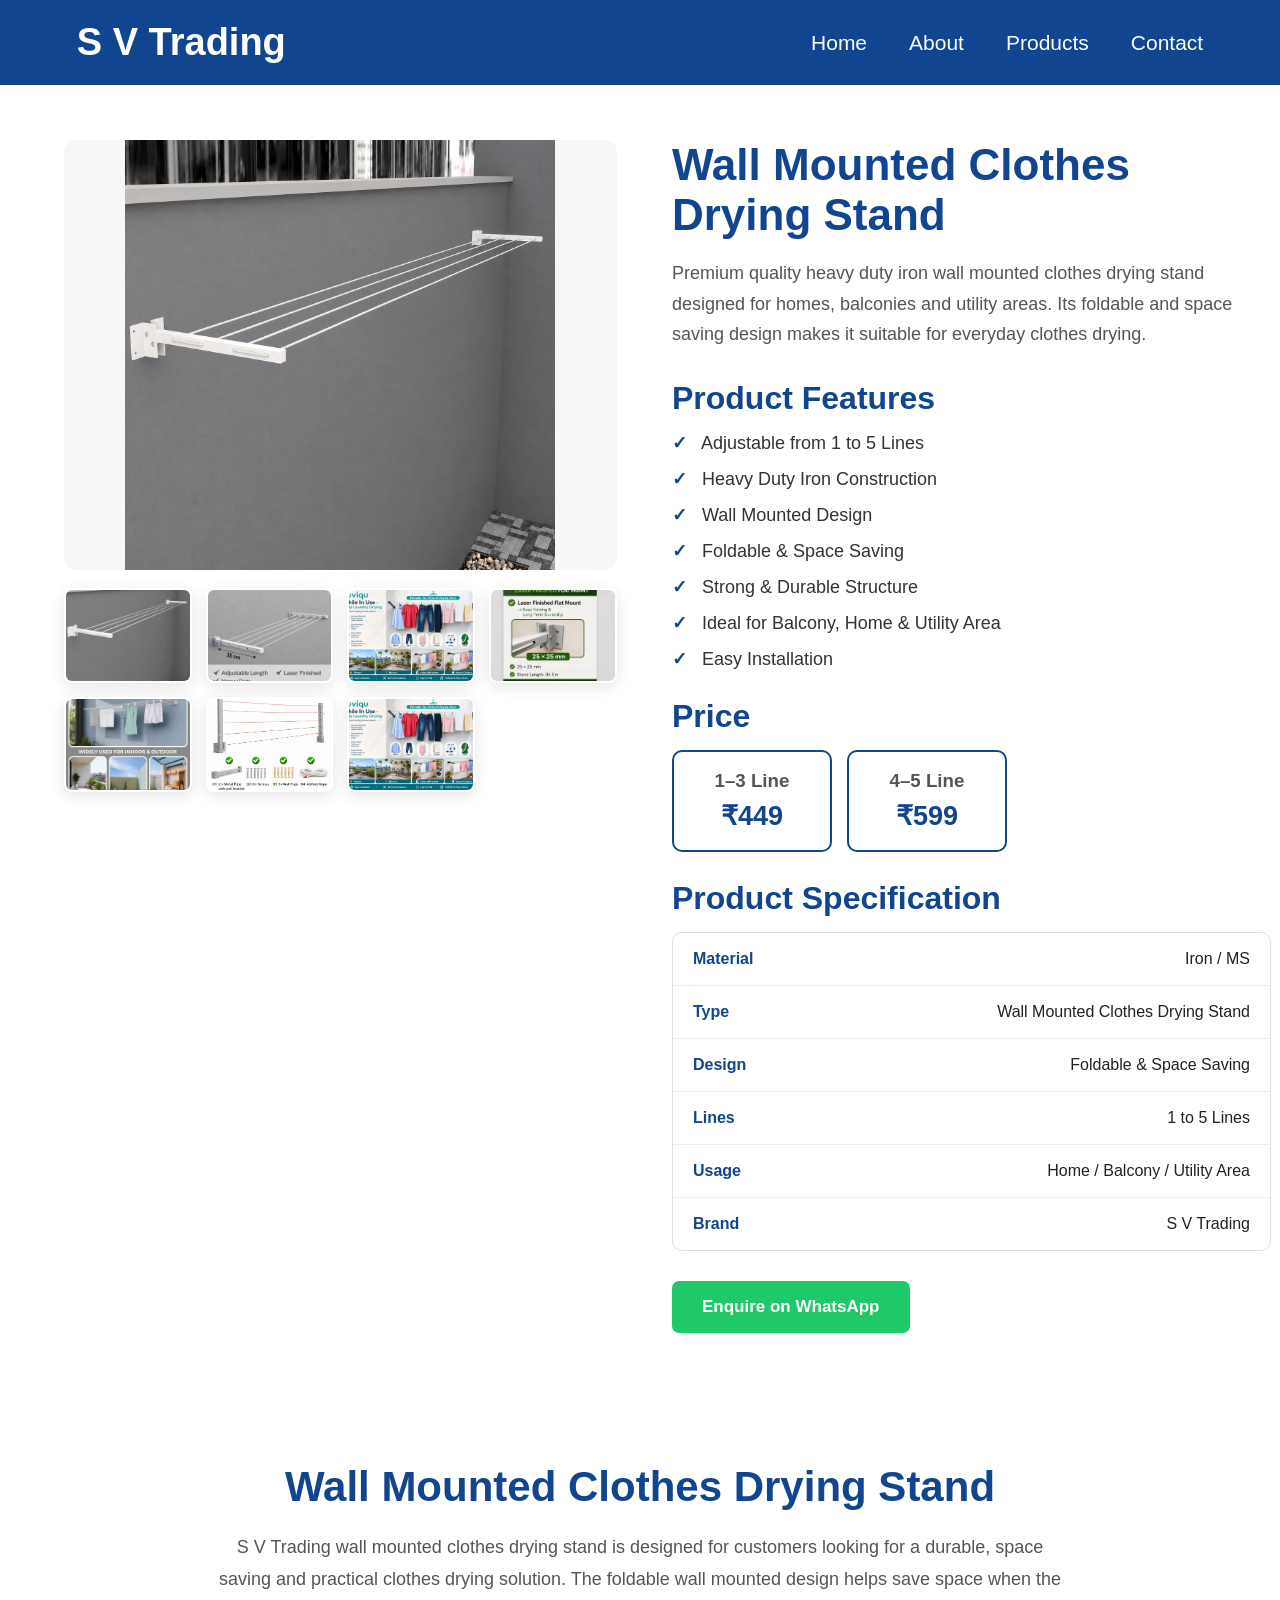
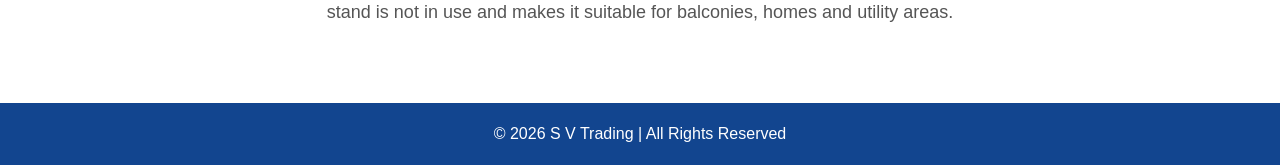
==== commit 99355375: "Improve product page SEO" ====
--- a/product.html
+++ b/product.html
@@ -5,17 +5,110 @@
 
     <meta charset="UTF-8">
 
-    <meta name="viewport"
-          content="width=device-width, initial-scale=1.0">
-
-    <title>
-        Wall Mounted Clothes Drying Stand | S V Trading
-    </title>
+    <meta name="viewport" content="width=device-width, initial-scale=1.0">
+
+    <title>Wall Mounted Clothes Drying Stand | 1–5 Line | S V Trading</title>
 
     <meta name="description"
-          content="Premium wall mounted clothes drying stand by S V Trading. Adjustable 1 to 5 lines, heavy duty iron construction and foldable space saving design.">
+          content="Buy a heavy duty wall mounted clothes drying stand from S V Trading. Foldable, space saving iron drying rack with adjustable 1 to 5 lines, ideal for home, balcony and utility areas.">
+
+    <meta name="keywords"
+          content="wall mounted clothes drying stand, wall mount clothes drying rack, foldable clothes drying stand, iron clothes drying rack, 5 line drying stand, balcony drying stand, S V Trading">
+
+    <meta name="author"
+          content="S V Trading">
+
+    <meta name="robots"
+          content="index, follow">
+
+    <link rel="canonical"
+          href="https://svtrading0505.github.io/SV-TRADING-WEBSITE/product.html">
+
+    <!-- Open Graph -->
+
+    <meta property="og:title"
+          content="Wall Mounted Clothes Drying Stand | S V Trading">
+
+    <meta property="og:description"
+          content="Heavy duty, foldable and space saving wall mounted clothes drying stand with 1 to 5 adjustable lines.">
+
+    <meta property="og:type"
+          content="product">
+
+    <meta property="og:url"
+          content="https://svtrading0505.github.io/SV-TRADING-WEBSITE/product.html">
+
+    <meta property="og:image"
+          content="https://svtrading0505.github.io/SV-TRADING-WEBSITE/images/drying-stand.jpg">
+
+    <meta property="og:site_name"
+          content="S V Trading">
+
+
+    <!-- Twitter / Social Preview -->
+
+    <meta name="twitter:card"
+          content="summary_large_image">
+
+    <meta name="twitter:title"
+          content="Wall Mounted Clothes Drying Stand | S V Trading">
+
+    <meta name="twitter:description"
+          content="Heavy duty foldable wall mounted clothes drying stand for homes, balconies and utility areas.">
+
+    <meta name="twitter:image"
+          content="https://svtrading0505.github.io/SV-TRADING-WEBSITE/images/drying-stand.jpg">
+
+
+    <!-- CSS -->
 
     <link rel="stylesheet" href="style.css">
+
+
+    <!-- ================= PRODUCT SCHEMA ================= -->
+
+    <script type="application/ld+json">
+
+    {
+      "@context": "https://schema.org",
+      "@type": "Product",
+
+      "name": "Wall Mounted Clothes Drying Stand",
+
+      "description": "Heavy duty iron wall mounted clothes drying stand with adjustable 1 to 5 lines. Foldable, space saving and suitable for homes, balconies and utility areas.",
+
+      "image": [
+        "https://svtrading0505.github.io/SV-TRADING-WEBSITE/images/drying-stand.jpg",
+        "https://svtrading0505.github.io/SV-TRADING-WEBSITE/images/drying-stand-2.jpg",
+        "https://svtrading0505.github.io/SV-TRADING-WEBSITE/images/drying-stand-3.jpg",
+        "https://svtrading0505.github.io/SV-TRADING-WEBSITE/images/drying-stand-4.jpg",
+        "https://svtrading0505.github.io/SV-TRADING-WEBSITE/images/drying-stand-5.jpg",
+        "https://svtrading0505.github.io/SV-TRADING-WEBSITE/images/drying-stand-6.jpg",
+        "https://svtrading0505.github.io/SV-TRADING-WEBSITE/images/drying-stand-7.jpg"
+      ],
+
+      "brand": {
+        "@type": "Brand",
+        "name": "S V Trading"
+      },
+
+      "material": "Iron / MS",
+
+      "category": "Home & Garden > Household Supplies > Laundry Supplies",
+
+      "offers": {
+        "@type": "AggregateOffer",
+        "priceCurrency": "INR",
+        "lowPrice": "449",
+        "highPrice": "599",
+        "offerCount": "2",
+        "availability": "https://schema.org/InStock",
+        "url": "https://svtrading0505.github.io/SV-TRADING-WEBSITE/product.html"
+      }
+
+    }
+
+    </script>
 
 </head>
 
@@ -54,42 +147,59 @@
 </header>
 
 
+
 <!-- ================= PRODUCT ================= -->
 
 <section class="product-page">
 
 
+    <!-- ================= PRODUCT GALLERY ================= -->
+
     <div class="product-gallery">
 
-
-        <!-- MAIN IMAGE -->
 
         <div class="main-product-image">
 
             <img id="mainProductImage"
                  src="images/drying-stand.jpg"
-                 alt="Wall Mounted Clothes Drying Stand">
+                 alt="Wall Mounted Clothes Drying Stand by S V Trading"
+                 width="800"
+                 height="800">
 
         </div>
 
 
-        <!-- 7 IMAGES -->
+        <!-- PRODUCT IMAGES -->
 
         <div class="thumbnail-grid">
 
-            <img src="images/drying-stand.jpg" alt="Product Image 1">
-
-<img src="images/drying-stand-2.jpg" alt="Product Image 2">
-
-<img src="images/drying-stand-3.jpg" alt="Product Image 3">
-
-<img src="images/drying-stand-4.jpg" alt="Product Image 4">
-
-<img src="images/drying-stand-5.jpg" alt="Product Image 5">
-
-<img src="images/drying-stand-6.jpg" alt="Product Image 6">
-
-<img src="images/drying-stand-7.jpg" alt="Product Image 7">
+            <img src="images/drying-stand.jpg"
+                 alt="Wall Mounted Clothes Drying Stand"
+                 loading="lazy">
+
+            <img src="images/drying-stand-2.jpg"
+                 alt="Wall Mounted Clothes Drying Rack Side View"
+                 loading="lazy">
+
+            <img src="images/drying-stand-3.jpg"
+                 alt="Foldable Wall Mounted Clothes Drying Stand"
+                 loading="lazy">
+
+            <img src="images/drying-stand-4.jpg"
+                 alt="Heavy Duty Iron Clothes Drying Stand"
+                 loading="lazy">
+
+            <img src="images/drying-stand-5.jpg"
+                 alt="Space Saving Wall Mounted Drying Rack"
+                 loading="lazy">
+
+            <img src="images/drying-stand-6.jpg"
+                 alt="1 to 5 Line Clothes Drying Stand"
+                 loading="lazy">
+
+            <img src="images/drying-stand-7.jpg"
+                 alt="Balcony Wall Mounted Clothes Drying Stand"
+                 loading="lazy">
 
         </div>
 
@@ -103,8 +213,7 @@
 
 
         <h1>
-            Wall Mounted Clothes
-            Drying Stand
+            Wall Mounted Clothes Drying Stand
         </h1>
 
 
@@ -114,10 +223,14 @@
             clothes drying stand designed for homes,
             balconies and utility areas.
 
+            Its foldable and space saving design makes it
+            suitable for everyday clothes drying.
+
         </p>
 
 
-        <!-- FEATURES -->
+
+        <!-- ================= FEATURES ================= -->
 
         <h2>
             Product Features
@@ -157,7 +270,8 @@
         </ul>
 
 
-        <!-- PRICING -->
+
+        <!-- ================= PRICING ================= -->
 
         <h2>
             Price
@@ -196,7 +310,8 @@
         </div>
 
 
-        <!-- SPECIFICATION -->
+
+        <!-- ================= SPECIFICATION ================= -->
 
         <h2>
             Product Specification
@@ -214,13 +329,13 @@
 
             <div>
                 <strong>Type</strong>
-                <span>Wall Mounted</span>
+                <span>Wall Mounted Clothes Drying Stand</span>
             </div>
 
 
             <div>
                 <strong>Design</strong>
-                <span>Foldable</span>
+                <span>Foldable & Space Saving</span>
             </div>
 
 
@@ -236,16 +351,24 @@
             </div>
 
 
+            <div>
+                <strong>Brand</strong>
+                <span>S V Trading</span>
+            </div>
+
+
         </div>
 
 
-        <!-- WHATSAPP -->
+
+        <!-- ================= WHATSAPP ================= -->
 
         <a href="https://wa.me/919601818018?text=Hello%20S%20V%20Trading,%20I%20am%20interested%20in%20your%20Wall%20Mounted%20Clothes%20Drying%20Stand."
 
            class="buy-whatsapp"
 
-           target="_blank">
+           target="_blank"
+           rel="noopener">
 
             Enquire on WhatsApp
 
@@ -255,6 +378,31 @@
     </div>
 
 </section>
+
+
+
+<!-- ================= ABOUT PRODUCT ================= -->
+
+<section class="section">
+
+    <h2>
+        Wall Mounted Clothes Drying Stand
+    </h2>
+
+    <p class="section-text">
+
+        S V Trading wall mounted clothes drying stand
+        is designed for customers looking for a durable,
+        space saving and practical clothes drying solution.
+
+        The foldable wall mounted design helps save space
+        when the stand is not in use and makes it suitable
+        for balconies, homes and utility areas.
+
+    </p>
+
+</section>
+
 
 
 <!-- ================= FOOTER ================= -->
@@ -268,8 +416,12 @@
 </footer>
 
 
+
+<!-- ================= SCRIPT ================= -->
+
 <script src="script.js"></script>
 
+
 </body>
 
 </html>
--- a/style.css
+++ b/style.css
@@ -923,4 +923,98 @@
         height: 300px;
     }
 
+}
+/* IMAGE LIGHTBOX */
+
+#imageLightbox {
+    display: none;
+    position: fixed;
+    z-index: 99999;
+    left: 0;
+    top: 0;
+    width: 100%;
+    height: 100%;
+    background: rgba(0, 0, 0, 0.92);
+
+    align-items: center;
+    justify-content: center;
+}
+
+#imageLightbox.active {
+    display: flex;
+}
+
+#lightboxImage {
+    max-width: 90%;
+    max-height: 85%;
+    object-fit: contain;
+    border-radius: 8px;
+    box-shadow: 0 0 30px rgba(255,255,255,0.2);
+}
+
+#closeLightbox {
+    position: absolute;
+    top: 20px;
+    right: 35px;
+    color: white;
+    font-size: 45px;
+    font-weight: bold;
+    cursor: pointer;
+    z-index: 100000;
+}
+
+#prevImage,
+#nextImage {
+    position: absolute;
+    top: 50%;
+    transform: translateY(-50%);
+
+    background: rgba(255,255,255,0.15);
+    color: white;
+    border: none;
+
+    font-size: 40px;
+    padding: 15px 22px;
+    cursor: pointer;
+    border-radius: 8px;
+}
+
+#prevImage {
+    left: 25px;
+}
+
+#nextImage {
+    right: 25px;
+}
+
+#prevImage:hover,
+#nextImage:hover {
+    background: rgba(255,255,255,0.3);
+}
+
+@media (max-width: 600px) {
+
+    #lightboxImage {
+        max-width: 95%;
+        max-height: 80%;
+    }
+
+    #prevImage,
+    #nextImage {
+        font-size: 25px;
+        padding: 10px 15px;
+    }
+
+    #prevImage {
+        left: 10px;
+    }
+
+    #nextImage {
+        right: 10px;
+    }
+
+    #closeLightbox {
+        right: 15px;
+        top: 10px;
+    }
 }
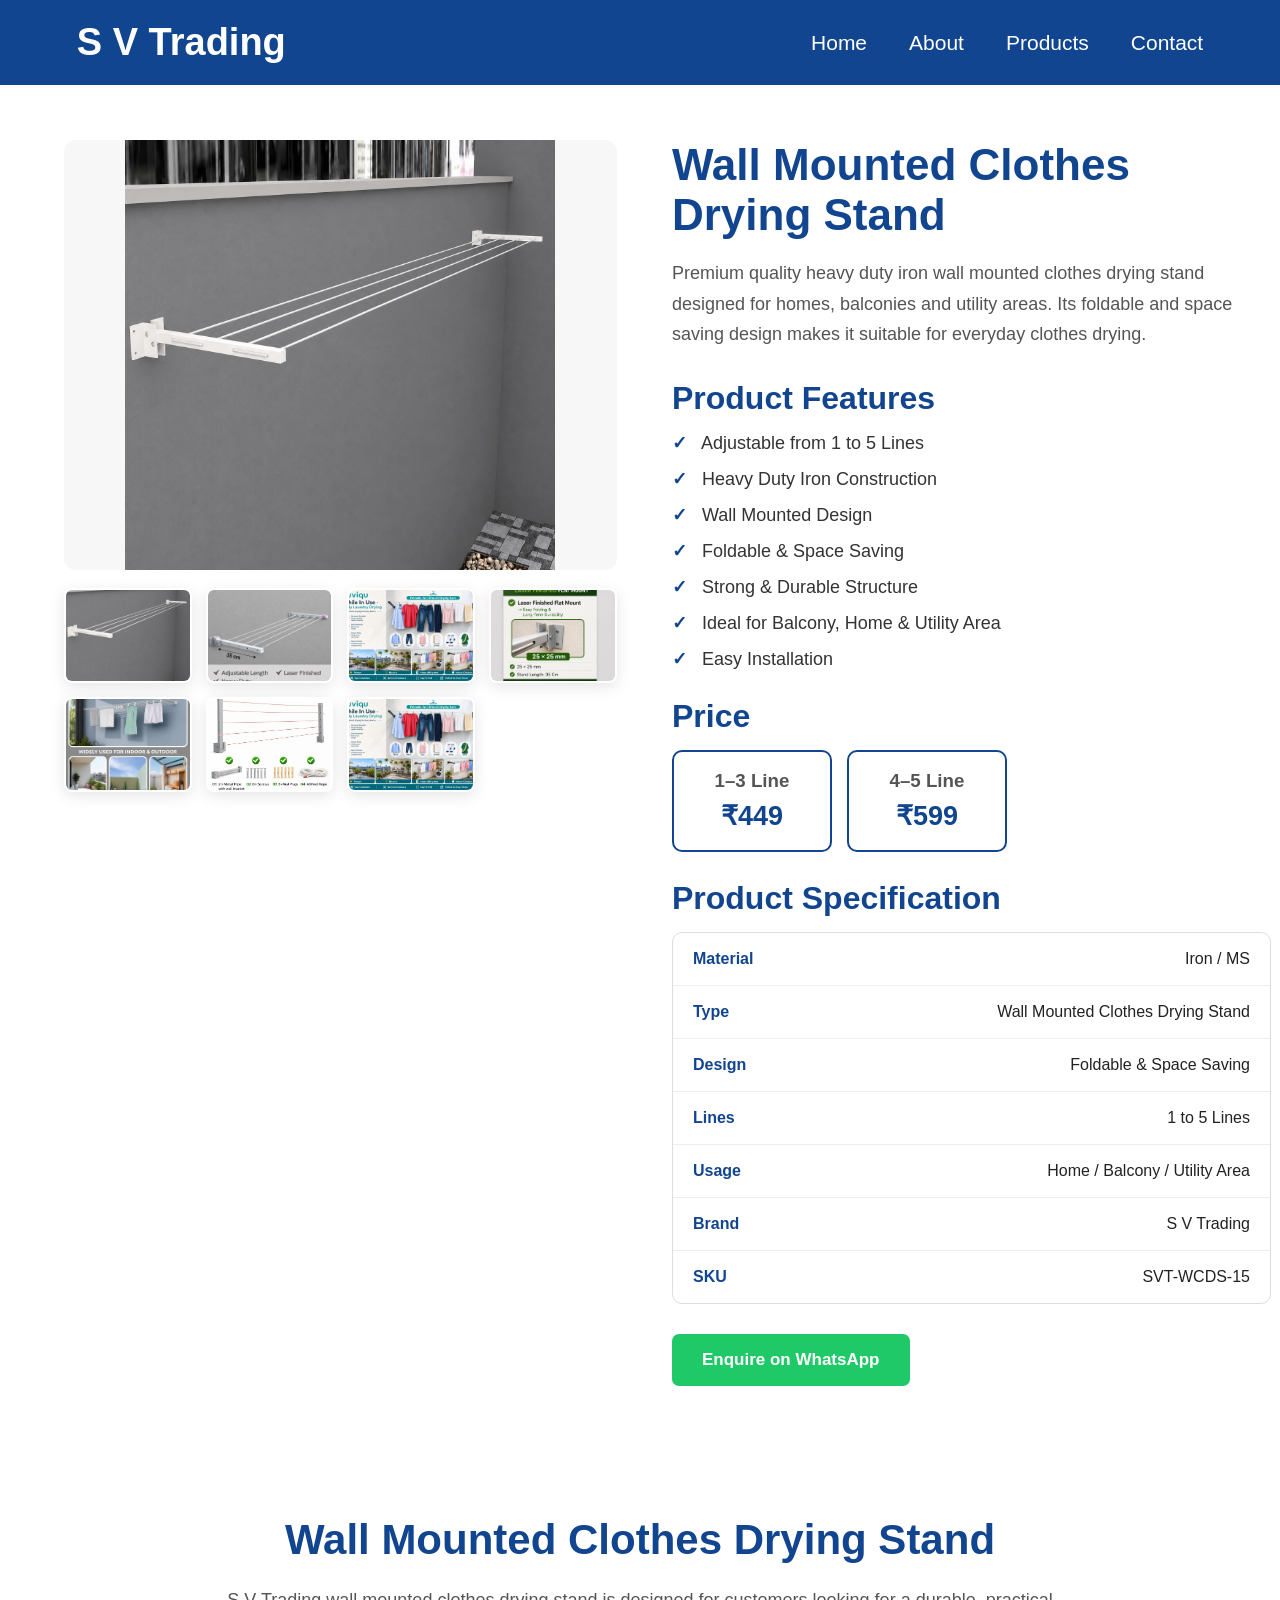
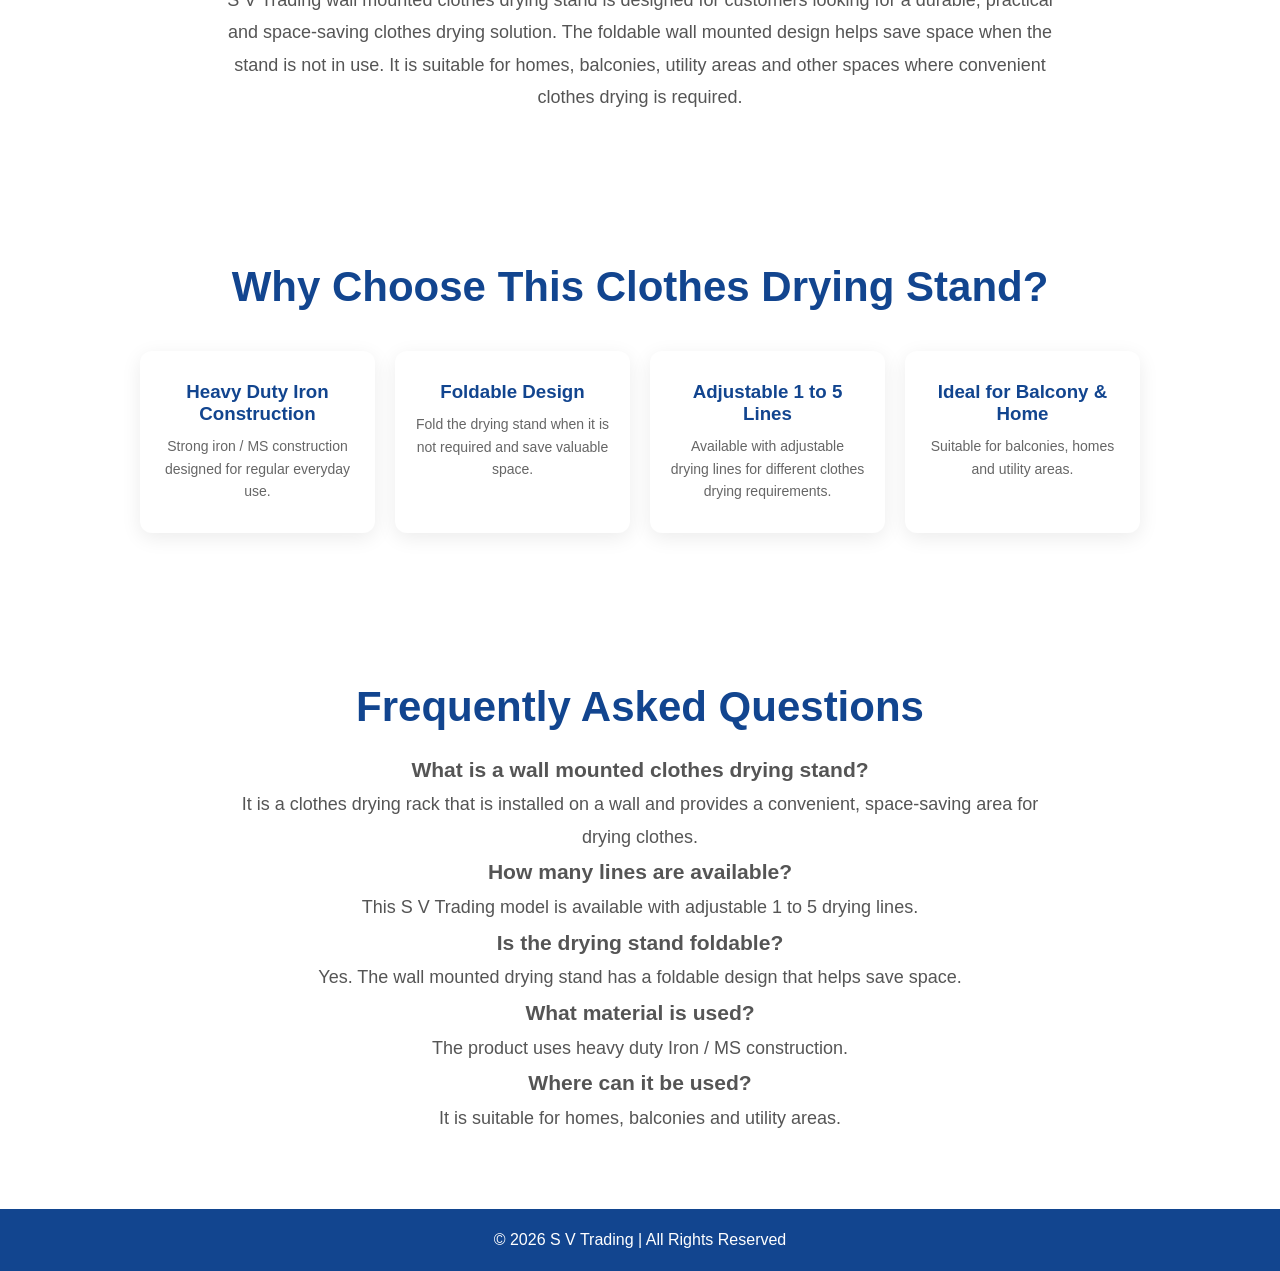
==== commit d262a6df: "Improve product page SEO" ====
--- a/product.html
+++ b/product.html
@@ -7,60 +7,58 @@
 
     <meta name="viewport" content="width=device-width, initial-scale=1.0">
 
-    <title>Wall Mounted Clothes Drying Stand | 1–5 Line | S V Trading</title>
+    <title>Wall Mounted Clothes Drying Stand | S V Trading</title>
 
     <meta name="description"
-          content="Buy a heavy duty wall mounted clothes drying stand from S V Trading. Foldable, space saving iron drying rack with adjustable 1 to 5 lines, ideal for home, balcony and utility areas.">
+        content="Buy heavy duty wall mounted clothes drying stand from S V Trading. Foldable iron drying rack with adjustable 1 to 5 lines, ideal for home, balcony and utility areas.">
 
     <meta name="keywords"
-          content="wall mounted clothes drying stand, wall mount clothes drying rack, foldable clothes drying stand, iron clothes drying rack, 5 line drying stand, balcony drying stand, S V Trading">
-
-    <meta name="author"
-          content="S V Trading">
-
-    <meta name="robots"
-          content="index, follow">
+        content="wall mounted clothes drying stand, wall mounted drying rack, foldable clothes drying stand, iron clothes drying rack, 5 line drying stand, balcony drying stand, clothes drying rack">
+
+    <meta name="author" content="S V Trading">
+
+    <meta name="robots" content="index, follow">
 
     <link rel="canonical"
-          href="https://svtrading0505.github.io/SV-TRADING-WEBSITE/product.html">
-
-    <!-- Open Graph -->
+        href="https://svtrading0505.github.io/SV-TRADING-WEBSITE/product.html">
+
+
+    <!-- ================= OPEN GRAPH ================= -->
 
     <meta property="og:title"
-          content="Wall Mounted Clothes Drying Stand | S V Trading">
+        content="Wall Mounted Clothes Drying Stand | S V Trading">
 
     <meta property="og:description"
-          content="Heavy duty, foldable and space saving wall mounted clothes drying stand with 1 to 5 adjustable lines.">
-
-    <meta property="og:type"
-          content="product">
+        content="Heavy duty foldable wall mounted clothes drying stand with adjustable 1 to 5 lines.">
+
+    <meta property="og:type" content="product">
 
     <meta property="og:url"
-          content="https://svtrading0505.github.io/SV-TRADING-WEBSITE/product.html">
+        content="https://svtrading0505.github.io/SV-TRADING-WEBSITE/product.html">
 
     <meta property="og:image"
-          content="https://svtrading0505.github.io/SV-TRADING-WEBSITE/images/drying-stand.jpg">
+        content="https://svtrading0505.github.io/SV-TRADING-WEBSITE/images/drying-stand.jpg">
 
     <meta property="og:site_name"
-          content="S V Trading">
-
-
-    <!-- Twitter / Social Preview -->
+        content="S V Trading">
+
+
+    <!-- ================= TWITTER ================= -->
 
     <meta name="twitter:card"
-          content="summary_large_image">
+        content="summary_large_image">
 
     <meta name="twitter:title"
-          content="Wall Mounted Clothes Drying Stand | S V Trading">
+        content="Wall Mounted Clothes Drying Stand | S V Trading">
 
     <meta name="twitter:description"
-          content="Heavy duty foldable wall mounted clothes drying stand for homes, balconies and utility areas.">
+        content="Heavy duty foldable iron wall mounted clothes drying stand for homes and balconies.">
 
     <meta name="twitter:image"
-          content="https://svtrading0505.github.io/SV-TRADING-WEBSITE/images/drying-stand.jpg">
-
-
-    <!-- CSS -->
+        content="https://svtrading0505.github.io/SV-TRADING-WEBSITE/images/drying-stand.jpg">
+
+
+    <!-- ================= CSS ================= -->
 
     <link rel="stylesheet" href="style.css">
 
@@ -68,46 +66,93 @@
     <!-- ================= PRODUCT SCHEMA ================= -->
 
     <script type="application/ld+json">
-
     {
-      "@context": "https://schema.org",
-      "@type": "Product",
-
-      "name": "Wall Mounted Clothes Drying Stand",
-
-      "description": "Heavy duty iron wall mounted clothes drying stand with adjustable 1 to 5 lines. Foldable, space saving and suitable for homes, balconies and utility areas.",
-
-      "image": [
-        "https://svtrading0505.github.io/SV-TRADING-WEBSITE/images/drying-stand.jpg",
-        "https://svtrading0505.github.io/SV-TRADING-WEBSITE/images/drying-stand-2.jpg",
-        "https://svtrading0505.github.io/SV-TRADING-WEBSITE/images/drying-stand-3.jpg",
-        "https://svtrading0505.github.io/SV-TRADING-WEBSITE/images/drying-stand-4.jpg",
-        "https://svtrading0505.github.io/SV-TRADING-WEBSITE/images/drying-stand-5.jpg",
-        "https://svtrading0505.github.io/SV-TRADING-WEBSITE/images/drying-stand-6.jpg",
-        "https://svtrading0505.github.io/SV-TRADING-WEBSITE/images/drying-stand-7.jpg"
-      ],
-
-      "brand": {
-        "@type": "Brand",
-        "name": "S V Trading"
-      },
-
-      "material": "Iron / MS",
-
-      "category": "Home & Garden > Household Supplies > Laundry Supplies",
-
-      "offers": {
-        "@type": "AggregateOffer",
-        "priceCurrency": "INR",
-        "lowPrice": "449",
-        "highPrice": "599",
-        "offerCount": "2",
-        "availability": "https://schema.org/InStock",
-        "url": "https://svtrading0505.github.io/SV-TRADING-WEBSITE/product.html"
-      }
-
+        "@context": "https://schema.org",
+        "@type": "Product",
+
+        "name": "Wall Mounted Clothes Drying Stand",
+
+        "description": "Heavy duty iron wall mounted clothes drying stand with adjustable 1 to 5 lines. Foldable, space saving and suitable for homes, balconies and utility areas.",
+
+        "image": [
+            "https://svtrading0505.github.io/SV-TRADING-WEBSITE/images/drying-stand.jpg",
+            "https://svtrading0505.github.io/SV-TRADING-WEBSITE/images/drying-stand-2.jpg",
+            "https://svtrading0505.github.io/SV-TRADING-WEBSITE/images/drying-stand-3.jpg",
+            "https://svtrading0505.github.io/SV-TRADING-WEBSITE/images/drying-stand-4.jpg",
+            "https://svtrading0505.github.io/SV-TRADING-WEBSITE/images/drying-stand-5.jpg",
+            "https://svtrading0505.github.io/SV-TRADING-WEBSITE/images/drying-stand-6.jpg",
+            "https://svtrading0505.github.io/SV-TRADING-WEBSITE/images/drying-stand-7.jpg"
+        ],
+
+        "brand": {
+            "@type": "Brand",
+            "name": "S V Trading"
+        },
+
+        "manufacturer": {
+            "@type": "Organization",
+            "name": "S V Trading"
+        },
+
+        "sku": "SVT-WCDS-15",
+
+        "mpn": "SVT-WCDS-15",
+
+        "material": "Iron / MS",
+
+        "category": "Home & Garden > Household Supplies > Laundry Supplies",
+
+        "offers": {
+            "@type": "AggregateOffer",
+
+            "url": "https://svtrading0505.github.io/SV-TRADING-WEBSITE/product.html",
+
+            "priceCurrency": "INR",
+
+            "lowPrice": "449",
+
+            "highPrice": "599",
+
+            "offerCount": "2",
+
+            "availability": "https://schema.org/InStock"
+        }
     }
-
+    </script>
+
+
+    <!-- ================= BREADCRUMB SCHEMA ================= -->
+
+    <script type="application/ld+json">
+    {
+        "@context": "https://schema.org",
+        "@type": "BreadcrumbList",
+
+        "itemListElement": [
+
+            {
+                "@type": "ListItem",
+                "position": 1,
+                "name": "Home",
+                "item": "https://svtrading0505.github.io/SV-TRADING-WEBSITE/"
+            },
+
+            {
+                "@type": "ListItem",
+                "position": 2,
+                "name": "Products",
+                "item": "https://svtrading0505.github.io/SV-TRADING-WEBSITE/#products"
+            },
+
+            {
+                "@type": "ListItem",
+                "position": 3,
+                "name": "Wall Mounted Clothes Drying Stand",
+                "item": "https://svtrading0505.github.io/SV-TRADING-WEBSITE/product.html"
+            }
+
+        ]
+    }
     </script>
 
 </head>
@@ -124,6 +169,7 @@
         S V Trading
     </div>
 
+
     <nav>
 
         <a href="index.html#home">
@@ -148,7 +194,7 @@
 
 
 
-<!-- ================= PRODUCT ================= -->
+<!-- ================= PRODUCT PAGE ================= -->
 
 <section class="product-page">
 
@@ -158,48 +204,66 @@
     <div class="product-gallery">
 
 
+        <!-- MAIN IMAGE -->
+
         <div class="main-product-image">
 
-            <img id="mainProductImage"
-                 src="images/drying-stand.jpg"
-                 alt="Wall Mounted Clothes Drying Stand by S V Trading"
-                 width="800"
-                 height="800">
-
-        </div>
-
-
-        <!-- PRODUCT IMAGES -->
+            <img
+                id="mainProductImage"
+                src="images/drying-stand.jpg"
+                alt="Wall Mounted Clothes Drying Stand by S V Trading"
+                width="800"
+                height="800">
+
+        </div>
+
+
+        <!-- ================= THUMBNAILS ================= -->
 
         <div class="thumbnail-grid">
 
-            <img src="images/drying-stand.jpg"
-                 alt="Wall Mounted Clothes Drying Stand"
-                 loading="lazy">
-
-            <img src="images/drying-stand-2.jpg"
-                 alt="Wall Mounted Clothes Drying Rack Side View"
-                 loading="lazy">
-
-            <img src="images/drying-stand-3.jpg"
-                 alt="Foldable Wall Mounted Clothes Drying Stand"
-                 loading="lazy">
-
-            <img src="images/drying-stand-4.jpg"
-                 alt="Heavy Duty Iron Clothes Drying Stand"
-                 loading="lazy">
-
-            <img src="images/drying-stand-5.jpg"
-                 alt="Space Saving Wall Mounted Drying Rack"
-                 loading="lazy">
-
-            <img src="images/drying-stand-6.jpg"
-                 alt="1 to 5 Line Clothes Drying Stand"
-                 loading="lazy">
-
-            <img src="images/drying-stand-7.jpg"
-                 alt="Balcony Wall Mounted Clothes Drying Stand"
-                 loading="lazy">
+
+            <img
+                src="images/drying-stand.jpg"
+                alt="Wall Mounted Clothes Drying Stand"
+                loading="lazy">
+
+
+            <img
+                src="images/drying-stand-2.jpg"
+                alt="Wall Mounted Clothes Drying Rack Side View"
+                loading="lazy">
+
+
+            <img
+                src="images/drying-stand-3.jpg"
+                alt="Foldable Wall Mounted Clothes Drying Stand"
+                loading="lazy">
+
+
+            <img
+                src="images/drying-stand-4.jpg"
+                alt="Heavy Duty Iron Clothes Drying Stand"
+                loading="lazy">
+
+
+            <img
+                src="images/drying-stand-5.jpg"
+                alt="Space Saving Wall Mounted Drying Rack"
+                loading="lazy">
+
+
+            <img
+                src="images/drying-stand-6.jpg"
+                alt="1 to 5 Line Clothes Drying Stand"
+                loading="lazy">
+
+
+            <img
+                src="images/drying-stand-7.jpg"
+                alt="Balcony Wall Mounted Clothes Drying Stand"
+                loading="lazy">
+
 
         </div>
 
@@ -213,7 +277,8 @@
 
 
         <h1>
-            Wall Mounted Clothes Drying Stand
+            Wall Mounted Clothes
+            Drying Stand
         </h1>
 
 
@@ -229,7 +294,6 @@
         </p>
 
 
-
         <!-- ================= FEATURES ================= -->
 
         <h2>
@@ -239,34 +303,42 @@
 
         <ul class="features">
 
+
             <li>
                 Adjustable from 1 to 5 Lines
             </li>
 
+
             <li>
                 Heavy Duty Iron Construction
             </li>
 
+
             <li>
                 Wall Mounted Design
             </li>
 
+
             <li>
                 Foldable & Space Saving
             </li>
 
+
             <li>
                 Strong & Durable Structure
             </li>
 
+
             <li>
                 Ideal for Balcony, Home & Utility Area
             </li>
 
+
             <li>
                 Easy Installation
             </li>
 
+
         </ul>
 
 
@@ -357,18 +429,23 @@
             </div>
 
 
+            <div>
+                <strong>SKU</strong>
+                <span>SVT-WCDS-15</span>
+            </div>
+
+
         </div>
 
 
 
         <!-- ================= WHATSAPP ================= -->
 
-        <a href="https://wa.me/919601818018?text=Hello%20S%20V%20Trading,%20I%20am%20interested%20in%20your%20Wall%20Mounted%20Clothes%20Drying%20Stand."
-
-           class="buy-whatsapp"
-
-           target="_blank"
-           rel="noopener">
+        <a
+            href="https://wa.me/919601818018?text=Hello%20S%20V%20Trading,%20I%20am%20interested%20in%20your%20Wall%20Mounted%20Clothes%20Drying%20Stand."
+            class="buy-whatsapp"
+            target="_blank"
+            rel="noopener">
 
             Enquire on WhatsApp
 
@@ -381,25 +458,176 @@
 
 
 
-<!-- ================= ABOUT PRODUCT ================= -->
+<!-- ================= PRODUCT INFORMATION ================= -->
 
 <section class="section">
+
 
     <h2>
         Wall Mounted Clothes Drying Stand
     </h2>
 
+
     <p class="section-text">
 
-        S V Trading wall mounted clothes drying stand
-        is designed for customers looking for a durable,
-        space saving and practical clothes drying solution.
+        S V Trading wall mounted clothes drying stand is
+        designed for customers looking for a durable,
+        practical and space-saving clothes drying solution.
 
         The foldable wall mounted design helps save space
-        when the stand is not in use and makes it suitable
-        for balconies, homes and utility areas.
+        when the stand is not in use.
+
+        It is suitable for homes, balconies, utility areas
+        and other spaces where convenient clothes drying
+        is required.
 
     </p>
+
+
+</section>
+
+
+
+<!-- ================= PRODUCT BENEFITS ================= -->
+
+<section class="section">
+
+
+    <h2>
+        Why Choose This Clothes Drying Stand?
+    </h2>
+
+
+    <div class="why-grid">
+
+
+        <div class="why-card">
+
+            <h3>
+                Heavy Duty Iron Construction
+            </h3>
+
+            <p>
+                Strong iron / MS construction designed
+                for regular everyday use.
+            </p>
+
+        </div>
+
+
+        <div class="why-card">
+
+            <h3>
+                Foldable Design
+            </h3>
+
+            <p>
+                Fold the drying stand when it is not
+                required and save valuable space.
+            </p>
+
+        </div>
+
+
+        <div class="why-card">
+
+            <h3>
+                Adjustable 1 to 5 Lines
+            </h3>
+
+            <p>
+                Available with adjustable drying lines
+                for different clothes drying requirements.
+            </p>
+
+        </div>
+
+
+        <div class="why-card">
+
+            <h3>
+                Ideal for Balcony & Home
+            </h3>
+
+            <p>
+                Suitable for balconies, homes and
+                utility areas.
+            </p>
+
+        </div>
+
+
+    </div>
+
+</section>
+
+
+
+<!-- ================= FAQ ================= -->
+
+<section class="section">
+
+
+    <h2>
+        Frequently Asked Questions
+    </h2>
+
+
+    <div class="section-text">
+
+
+        <h3>
+            What is a wall mounted clothes drying stand?
+        </h3>
+
+        <p>
+            It is a clothes drying rack that is installed
+            on a wall and provides a convenient,
+            space-saving area for drying clothes.
+        </p>
+
+
+        <h3>
+            How many lines are available?
+        </h3>
+
+        <p>
+            This S V Trading model is available with
+            adjustable 1 to 5 drying lines.
+        </p>
+
+
+        <h3>
+            Is the drying stand foldable?
+        </h3>
+
+        <p>
+            Yes. The wall mounted drying stand has a
+            foldable design that helps save space.
+        </p>
+
+
+        <h3>
+            What material is used?
+        </h3>
+
+        <p>
+            The product uses heavy duty Iron / MS
+            construction.
+        </p>
+
+
+        <h3>
+            Where can it be used?
+        </h3>
+
+        <p>
+            It is suitable for homes, balconies and
+            utility areas.
+        </p>
+
+
+    </div>
 
 </section>
 
